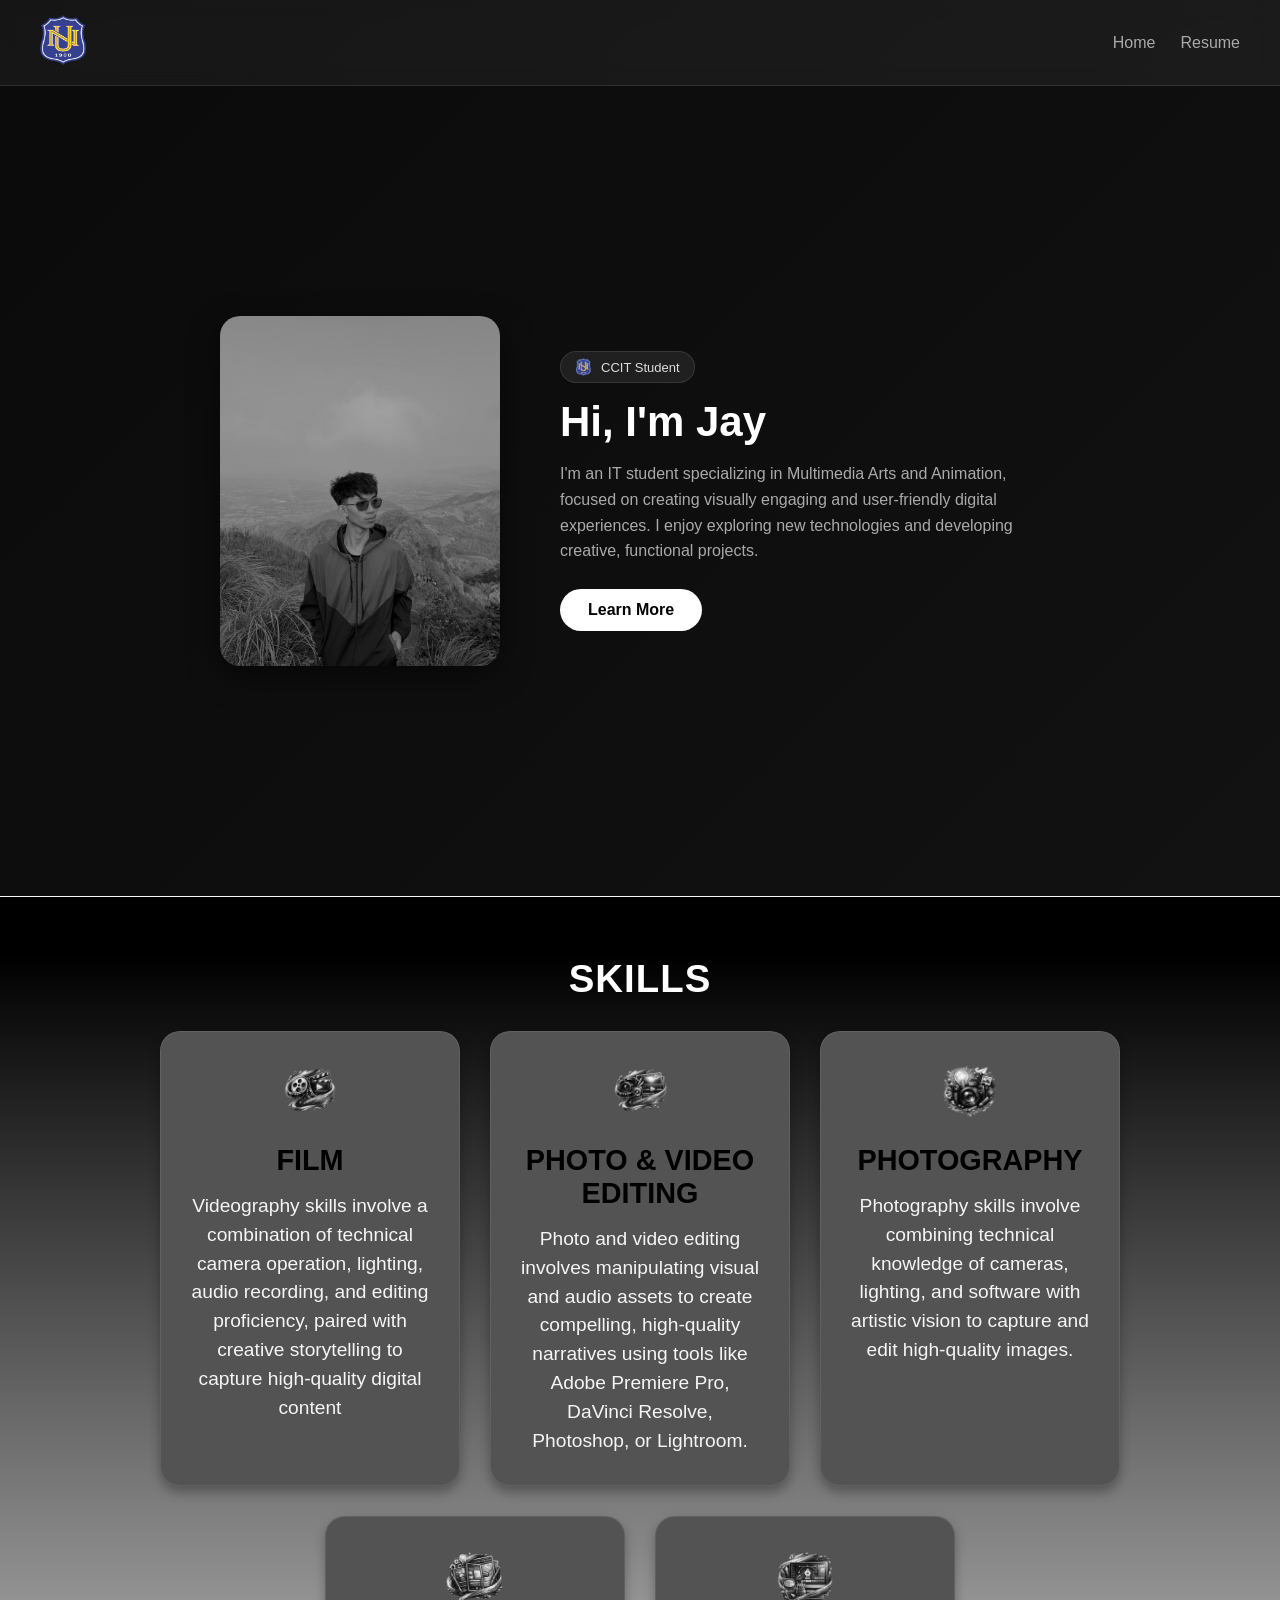
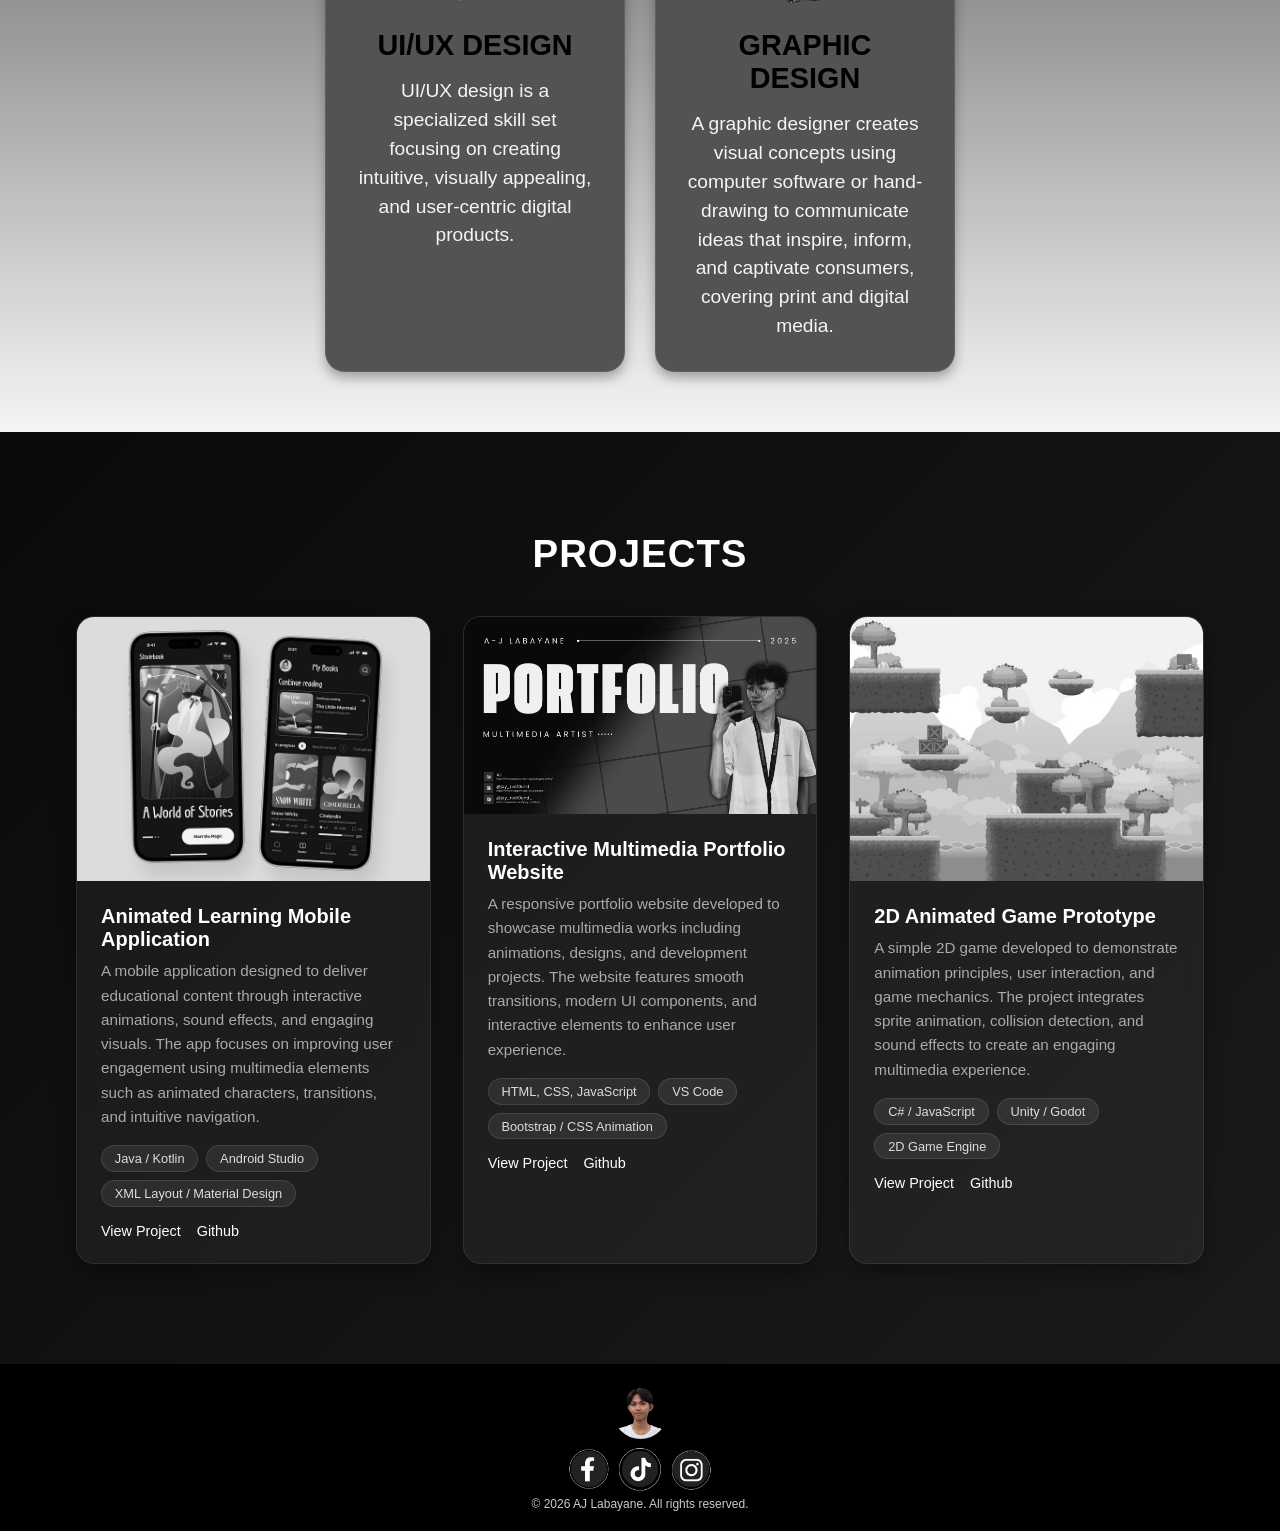
==== index.html @ a51fc16d "Initial commit" ====
<!DOCTYPE html>
<html lang="en">

<head>
<meta charset="UTF-8" />
<link rel="preconnect" href="https://fonts.googleapis.com">
<link rel="preconnect" href="https://fonts.gstatic.com" crossorigin>
<link href="https://fonts.googleapis.com/css2?family=Inter:ital,opsz,wght@0,14..32,100..900;1,14..32,100..900&display=swap" rel="stylesheet">
<meta name="viewport" content="width=device-width, initial-scale=1.0" />
<title>JAY</title>
<link rel="stylesheet" href="index.css">
</head>

<body>

<!-- Navbar -->
<div class="navbar">
  <div class="logo">
    <img src="NUlogo.png" alt="NU Logo" width="50" height="50" />
  </div>
  <ul>
    <li><a href="index.html">Home</a></li>
    <li><a href="resume.html">Resume</a></li>
  </ul>
</div>

<!-- Hero Section as Activity Highlight -->
<section id="home" class="hero">
  <div class="hero-img">
    <img src="aaa.jpeg" alt="Activity Photo" />
  </div>

  <div class="hero-text">
    <div class="badges">
      <!-- Add your badges here -->
      <span class="badge">
        <img src="NUlogo.png" alt="NUlogo" />
        CCIT Student
      </span>
    </div>

    <h1>Hi, I'm Jay</h1>
    <p>I'm an IT student specializing in Multimedia Arts and Animation, focused on creating visually engaging and user-friendly digital experiences. I enjoy exploring new technologies and developing creative, functional projects.</p>
    <a href="resume.html" class="btn">Learn More</a>
  </div>
</section>

<!-- Skills Section -->
<section id="skills" class="skills">
  <h2>SKILLS</h2>

  <div class="skills-container">

    <div class="skill-card">
      <img width="64" height="64" src="film.png" alt="flutter">
      <br>
      <h3>FILM</h3>
      <p>Videography skills involve a combination of technical camera operation, lighting, audio recording, and editing proficiency, paired with creative storytelling to capture high-quality digital content</p>
    </div>

    <div class="skill-card">
      <img width="64" height="64" src="photovid.png" alt="flutter">
      <br>
      <h3>PHOTO & VIDEO EDITING</h3>
      <p>Photo and video editing involves manipulating visual and audio assets to create compelling, high-quality narratives using tools like Adobe Premiere Pro, DaVinci Resolve, Photoshop, or Lightroom.</p>
    </div>

    <div class="skill-card">
      <img width="64" height="64" src="photo.png" alt="flutter">
      <br>
      <h3>PHOTOGRAPHY</h3>
      <p>Photography skills involve combining technical knowledge of cameras, lighting, and software with artistic vision to capture and edit high-quality images. </p>
    </div>

    <div class="skill-card">
      <img width="64" height="64" src="uiux.png" alt="flutter">
      <br>
      <h3>UI/UX DESIGN</h3>
      <p>UI/UX design is a specialized skill set focusing on creating intuitive, visually appealing, and user-centric digital products.</p>
    </div>

    <div class="skill-card">
      <img width="64" height="64" src="graphics.png" alt="flutter">
      <br>
      <h3>GRAPHIC DESIGN</h3>
      <p>A graphic designer creates visual concepts using computer software or hand-drawing to communicate ideas that inspire, inform, and captivate consumers, covering print and digital media.</p>
    </div>

  </div>
</section>

<!-- Project Section -->
<section id="projects" class="projects">
  <h2>PROJECTS</h2>

  <div class="projects-container">

    <!-- Project Card 1 -->
    <div class="project-card">
      <div class="project-image">
        <img src="project1.png" alt="Mobile App Development" />
      </div>

      <div class="project-content">
        <h3>Animated Learning Mobile Application</h3>
        <p>A mobile application designed to deliver educational content through interactive animations, sound effects, and engaging visuals. The app focuses on improving user engagement using multimedia elements such as animated characters, transitions, and intuitive navigation.</p>

        <div class="project-tags">
          <span>Java / Kotlin</span>
          <span>Android Studio</span>
          <span>XML Layout / Material Design</span>
        </div>

        <div class="project-links">
          <a href="#" class="project-link">View Project</a>
          <a href="#" class="project-link">Github</a>
        </div>
      </div>
    </div>

    <!-- Project Card 2 (YouTube Video) -->
<div class="project-card">
      <div class="project-image">
        <img src="proj2.png" alt="Mobile App Development" />
      </div>
      
      <div class="project-content">
        <h3>Interactive Multimedia Portfolio Website</h3>
        <p>A responsive portfolio website developed to showcase multimedia works including animations, designs, and development projects. The website features smooth transitions, modern UI components, and interactive elements to enhance user experience.</p>

        <div class="project-tags">
          <span>HTML, CSS, JavaScript</span>
          <span>VS Code</span>
          <span>Bootstrap / CSS Animation</span>
        </div>

        <div class="project-links">
          <a href="#" class="project-link">View Project</a>
          <a href="#" class="project-link">Github</a>
        </div>
      </div>
    </div>

    <!-- Project Card 3 -->
    <div class="project-card">
      <div class="project-image">
        <img src="proj3.jpg" alt="Mobile App Development" />
      </div>

      <div class="project-content">
        <h3>2D Animated Game Prototype</h3>
        <p>A simple 2D game developed to demonstrate animation principles, user interaction, and game mechanics. The project integrates sprite animation, collision detection, and sound effects to create an engaging multimedia experience.</p>

        <div class="project-tags">
          <span>C# / JavaScript</span>
          <span>Unity / Godot</span>
          <span>2D Game Engine</span>
        </div>

        <div class="project-links">
          <a href="#" class="project-link">View Project</a>
          <a href="#" class="project-link">Github</a>
        </div>
      </div>
    </div>
  </div>
</section>

<footer class="footer">
  <div class="footer-container">
    <div class="footer-logo">
      <img src="ID Pic.png" alt="AJ Labayane" width="50" />
    </div>

    <div class="footer-links">
      <a href="https://www.facebook.com/ajlabayane04/" target="_blank" class="social-link">
        <img src="fb.png" alt="Facebook" />
      </a>

      <a href="https://www.tiktok.com/@jay_notf0und_" target="_blank" class="social-link">
        <img src="tt.png" alt="Tiktok" />
      </a>

      <a href="https://www.instagram.com/j.lbyn_/" target="_blank" class="social-link">
        <img src="ig.png" alt="Instagram" />
      </a>
    </div>
  </div>
  <p class="footer-text">© 2026 AJ Labayane. All rights reserved.</p>
  <link rel="stylesheet" href="skills&footer.css">
</footer>


</body>
</html>
---- index.css ----
* {
  font-family: 'Segoe UI', sans-serif;
  margin: 0;
  padding: 0;
  box-sizing: border-box;
}

/* BODY */
body {
  color: #fff;
  min-height: 110vh;
  flex-direction: column;
  background: linear-gradient(135deg, #0a0a0a, #1a1a1a);
}

/* NAVBAR */
.navbar {
  position: sticky;
  top: 0;
  backdrop-filter: blur(10px);
  background: rgba(255,255,255,0.05);
  display: flex;
  justify-content: space-between;
  align-items: center;
  padding: 15px 40px;
  border-bottom: 1px solid rgba(255,255,255,0.1);
}

.navbar .logo {
  font-size: 1.2em;
  font-weight: bold;
  color: #fff;
  letter-spacing: 1px;
}

.navbar ul {
  list-style: none;
  display: flex;
  gap: 25px;
}

.navbar a {
  color: #aaa;
  text-decoration: none;
  transition: 0.3s;
}

.navbar a:hover {
  color: #fff;
}

/* Skills Section */
.skills {
  padding: 100px 60px;
  text-align: center;
  background: linear-gradient(135deg, #0a0a0a, #1a1a1a);
  border-top: 1px solid rgba(255,255,255,0.08);
  color: #fff;
}

.skills h2 {
  font-size: 32px;
  margin-bottom: 50px;
  letter-spacing: 1px;
  color: #fff;
}

/* GRID LAYOUT */
.skills-container {
  display: grid;
  grid-template-columns: repeat(auto-fit, minmax(220px, 1fr));
  gap: 25px;
  max-width: 1200px;
  margin: 0 auto;
}

/* CARD STYLE */
.skill-card {
  background: rgba(255,255,255,0.05);
  padding: 25px;
  border-radius: 18px;
  transition: 0.3s ease;
  border: 1px solid rgba(255,255,255,0.08);
  backdrop-filter: blur(8px);
  box-shadow: 0 8px 20px rgba(0,0,0,0.35);
}

.skill-card:hover {
  transform: translateY(-6px);
  background: rgba(255,255,255,0.08);
  box-shadow: 0 12px 28px rgba(0,0,0,0.45);
}

/* ICON */
.skill-card img {
  margin-bottom: 18px;
  width: 60px;
  height: 60px;
  object-fit: contain;
  filter: grayscale(100%);
  transition: 0.3s;
}

.skill-card:hover img {
  filter: grayscale(0%);
  transform: scale(1.08);
}

/* TITLE */
.skill-card h3 {
  font-size: 18px;
  margin-bottom: 8px;
  color: #fff;
}

/* DESCRIPTION */
.skill-card p {
  font-size: 14px;
  color: #aaa;
  line-height: 1.5;
}

/* MOBILE */
@media (max-width: 768px) {
  .skills {
    padding: 80px 20px;
  }

  .skills h2 {
    font-size: 26px;
  }
}

/* HERO */
.hero {
  flex: 1;
  display: flex;
  align-items: center;
  justify-content: center;
  padding: 80px 60px;
  gap: 60px;
  flex-wrap: wrap;
  min-height: 90vh; 
}

/* IMAGE */
.hero-img {
  display: flex;
  justify-content: center;
}

.hero-img img {
  width: 280px;
  height: 350px;
  border-radius: 20px;
  object-fit: cover;
  filter: grayscale(100%);
  transition: 0.4s;
  box-shadow: 0 10px 30px rgba(0,0,0,0.5);
}

.hero-img img:hover {
  filter: grayscale(0%);
  transform: scale(1.05);
}

/* TEXT */
.hero-text {
  max-width: 500px;
  animation: fadeUp 1s ease;
}

.hero-text h1 {
  font-size: 42px;
  margin-bottom: 15px;
  color: #fff;
}

.hero-text p {
  color: #aaa;
  line-height: 1.6;
  margin-bottom: 25px;
}

/* BADGE */
.badge {
  display: inline-flex;
  align-items: center;
  gap: 8px;
  background: rgba(255,255,255,0.08);
  color: #ddd;
  padding: 6px 14px;
  border-radius: 20px;
  font-size: 13px;
  margin-bottom: 15px;
  border: 1px solid rgba(255,255,255,0.1);
  transition: 0.3s;
}

.badge:hover {
  background: rgba(255,255,255,0.15);
}

.badge img {
  width: 18px;
  height: 18px;
  object-fit: contain;
}

/* BUTTON */
.btn {
  display: inline-block;
  padding: 12px 28px;
  border-radius: 30px;
  background: #fff;
  color: #000;
  font-weight: bold;
  text-decoration: none;
  transition: 0.3s;
}

.btn:hover {
  background: #ccc;
  transform: translateY(-3px);
  box-shadow: 0 5px 15px rgba(255,255,255,0.2);
}

/* ANIMATION */
@keyframes fadeUp {
  from {
    opacity: 0;
    transform: translateY(30px);
  }
  to {
    opacity: 1;
    transform: translateY(0);
  }
}

/* MOBILE */
@media (max-width: 78px) {
  .hero {
    padding: 40px 20px;
    text-align: center;
  }

  .hero-img img {
    width: 220px;
    height: 280px;
  }
}

html {
  scroll-behavior: smooth;
}

/* Project Section */
.projects {
  padding: 100px 60px;
  background: linear-gradient(135deg, #0a0a0a, #1a1a1a);
  color: #fff;
}

.projects h2 {
  font-size: 2.4em;
  margin-bottom: 40px;
  text-align: center;
  color: #fff;
  letter-spacing: 1px;
}

.projects-container {
  max-width: 1200px;
  margin: 0 auto;
  display: grid;
  grid-template-columns: repeat(auto-fit, minmax(300px, 1fr));
  gap: 2rem;
  padding: 0 1rem;
}

.project-card {
  background: rgba(255,255,255,0.05);
  border: 1px solid rgba(255,255,255,0.08);
  border-radius: 18px;
  overflow: hidden;
  box-shadow: 0 8px 20px rgba(0, 0, 0, 0.35);
  backdrop-filter: blur(8px);
  transition: transform 0.3s ease, box-shadow 0.3s ease, background 0.3s ease;
}

.project-card:hover {
  transform: translateY(-6px);
  background: rgba(255,255,255,0.08);
  box-shadow: 0 12px 28px rgba(0, 0, 0, 0.45);
}

.video-container {
  position: relative;
  width: 100%;
  padding-bottom: 56.25%;
  height: 0;
  overflow: hidden;
  background: #111;
}

.video-container iframe {
  position: absolute;
  top: 0;
  left: 0;
  width: 100%;
  height: 100%;
  border: none;
}

.project-image {
  width: 100%;
  overflow: hidden;
  background: #111;
}

.project-image img {
  width: 100%;
  height: auto;
  display: block;
  transition: transform 0.4s ease, filter 0.4s ease;
  filter: grayscale(100%);
}

.project-card:hover .project-image img {
  transform: scale(1.05);
  filter: grayscale(0%);
}

.project-content {
  padding: 1.5rem;
}

.project-content h3 {
  color: #fff;
  margin-bottom: 0.5rem;
  font-size: 1.25rem;
}

.project-content p {
  color: #aaa;
  font-size: 0.95rem;
  margin-bottom: 1rem;
  line-height: 1.6;
}

.project-tags {
  display: flex;
  flex-wrap: wrap;
  gap: 0.5rem;
  margin-bottom: 1rem;
}

.project-tags span {
  background: rgba(255,255,255,0.08);
  color: #ddd;
  padding: 0.3rem 0.8rem;
  border-radius: 20px;
  font-size: 0.8rem;
  border: 1px solid rgba(255,255,255,0.1);
}

.project-links {
  display: flex;
  gap: 1rem;
  flex-wrap: wrap;
}

.project-link {
  text-decoration: none;
  color: #fff;
  font-weight: 500;
  font-size: 0.9rem;
  transition: color 0.3s ease, transform 0.3s ease;
}

.project-link:hover {
  color: #bbb;
  transform: translateX(3px);
}

/* Mobile */
@media (max-width: 768px) {
  .projects {
    padding: 80px 20px;
  }

  .projects h2 {
    font-size: 2em;
  }
}

.footer {
    background-color: #000;
    color: #fff;
    padding: 20px 0;
    text-align: center;
}

.footer-container {
    display: flex;
    flex-direction: column;
    align-items: center;
    justify-content: center;
    gap: 12px;
}

.footer-logo img {
    width: 55px;
    height: 55px;
    border-radius: 50%;
    object-fit: cover;
    display: block;
}

.footer-links {
    display: flex;
    justify-content: center;
    align-items: center;
    gap: 15px;
}

.social-link {
    width: 36px;
    height: 36px;
    display: flex;
    align-items: center;
    justify-content: center;
    background-color: #222;
    border-radius: 50%;
    text-decoration: none;
}

.social-link img {
    width: 50px;
    height: 50px;
    object-fit: contain;
    display: block;
}

.footer-text {
    margin-top: 10px;
    font-size: 12px;
    opacity: 0.8;
}
---- skills&footer.css ----
/* Skills Section */
.skills {
  padding: 60px 40px;
  background: linear-gradient(to bottom, #000000 5%, #f5f5f5);
  min-height: 100vh; 
  display: flex;
  flex-direction: column;
  align-items: center; 
  justify-content: center; 
  color: white;
  box-sizing: border-box; 
}

.skills-container {
  display: flex;
  flex-wrap: wrap;
  gap: 30px;
  justify-content: center; 
  max-width: 1200px; 
  width: 100%;
}

.skills h2 {
  font-size: 2.4em;
  margin-bottom: 30px;
  color: #ffffff;
}

.skills-container {
  display: flex;
  flex-wrap: wrap;
  gap: 30px;
  justify-content: center;
}

.skill-card {
  background: #535354;
  padding: 30px;
  border-radius: 20px;
  width: 300px;
  box-shadow: 0 6px 12px rgba(0, 0, 0, 0.3);
  transition: transform 0.3s, box-shadow 0.3s;
}

.skill-card h3 {
  font-size: 1.8em;
  margin-bottom: 15px;
  color: #000000;
}

.skill-card p {
  font-size: 1.2em;
  color: whitesmoke;
}

.skill-card:hover {
  transform: translateY(-10px);
  box-shadow: 0 10px 20px rgba(0, 0, 0, 0.4);
}

/*footer*/

.footer {
    background-color: #000;
    color: #fff;
    padding: 20px 0;
    text-align: center;
}

.footer-container {
    display: flex;
    flex-direction: column;
    align-items: center;
    justify-content: center;
    gap: 12px;
}

.footer-logo img {
    width: 55px;
    height: 55px;
    border-radius: 50%;
    object-fit: cover;
    display: block;
}

.footer-links {
    display: flex;
    justify-content: center;
    align-items: center;
    gap: 15px;
}

.social-link {
    width: 36px;
    height: 36px;
    display: flex;
    align-items: center;
    justify-content: center;
    background-color: #222;
    border-radius: 50%;
    text-decoration: none;
}

.social-link img {
    width: 50px;
    height: 50px;
    object-fit: contain;
    display: block;
}

.footer-text {
    margin-top: 10px;
    font-size: 12px;
    opacity: 0.8;
}
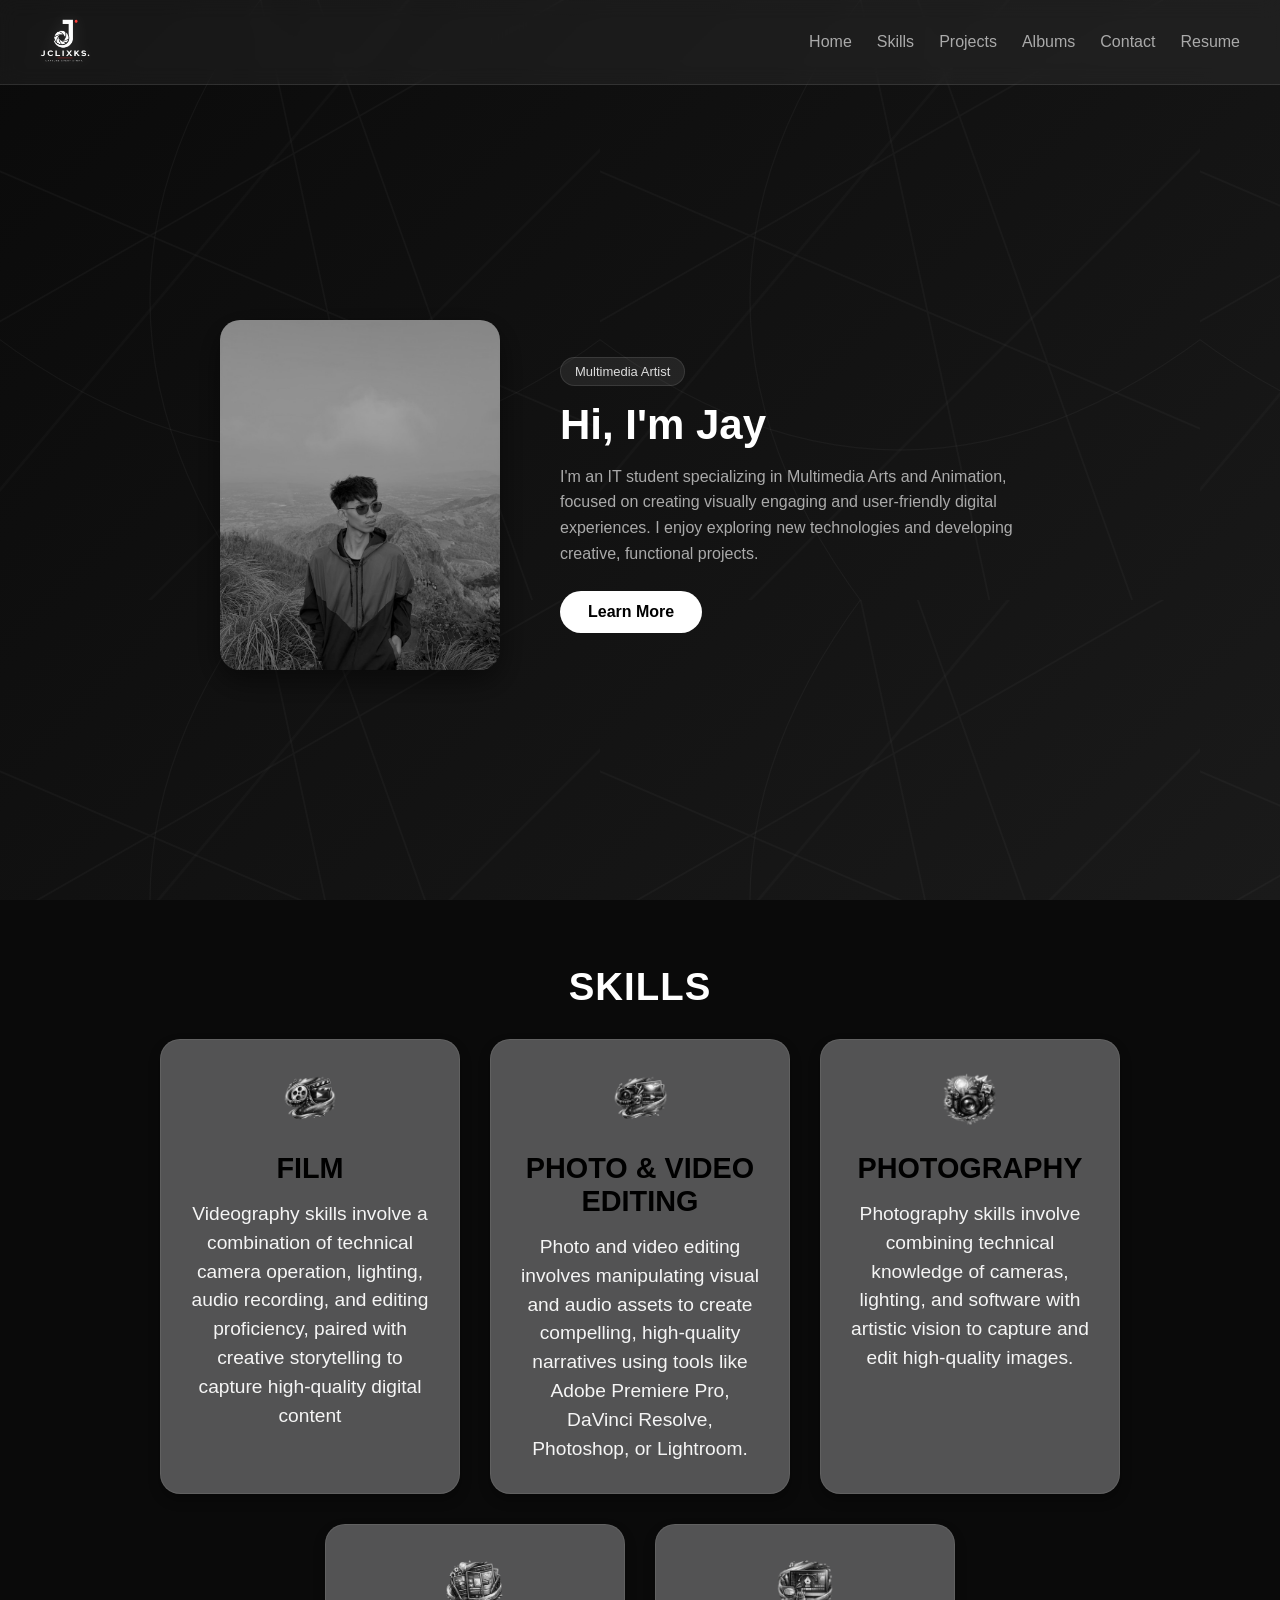
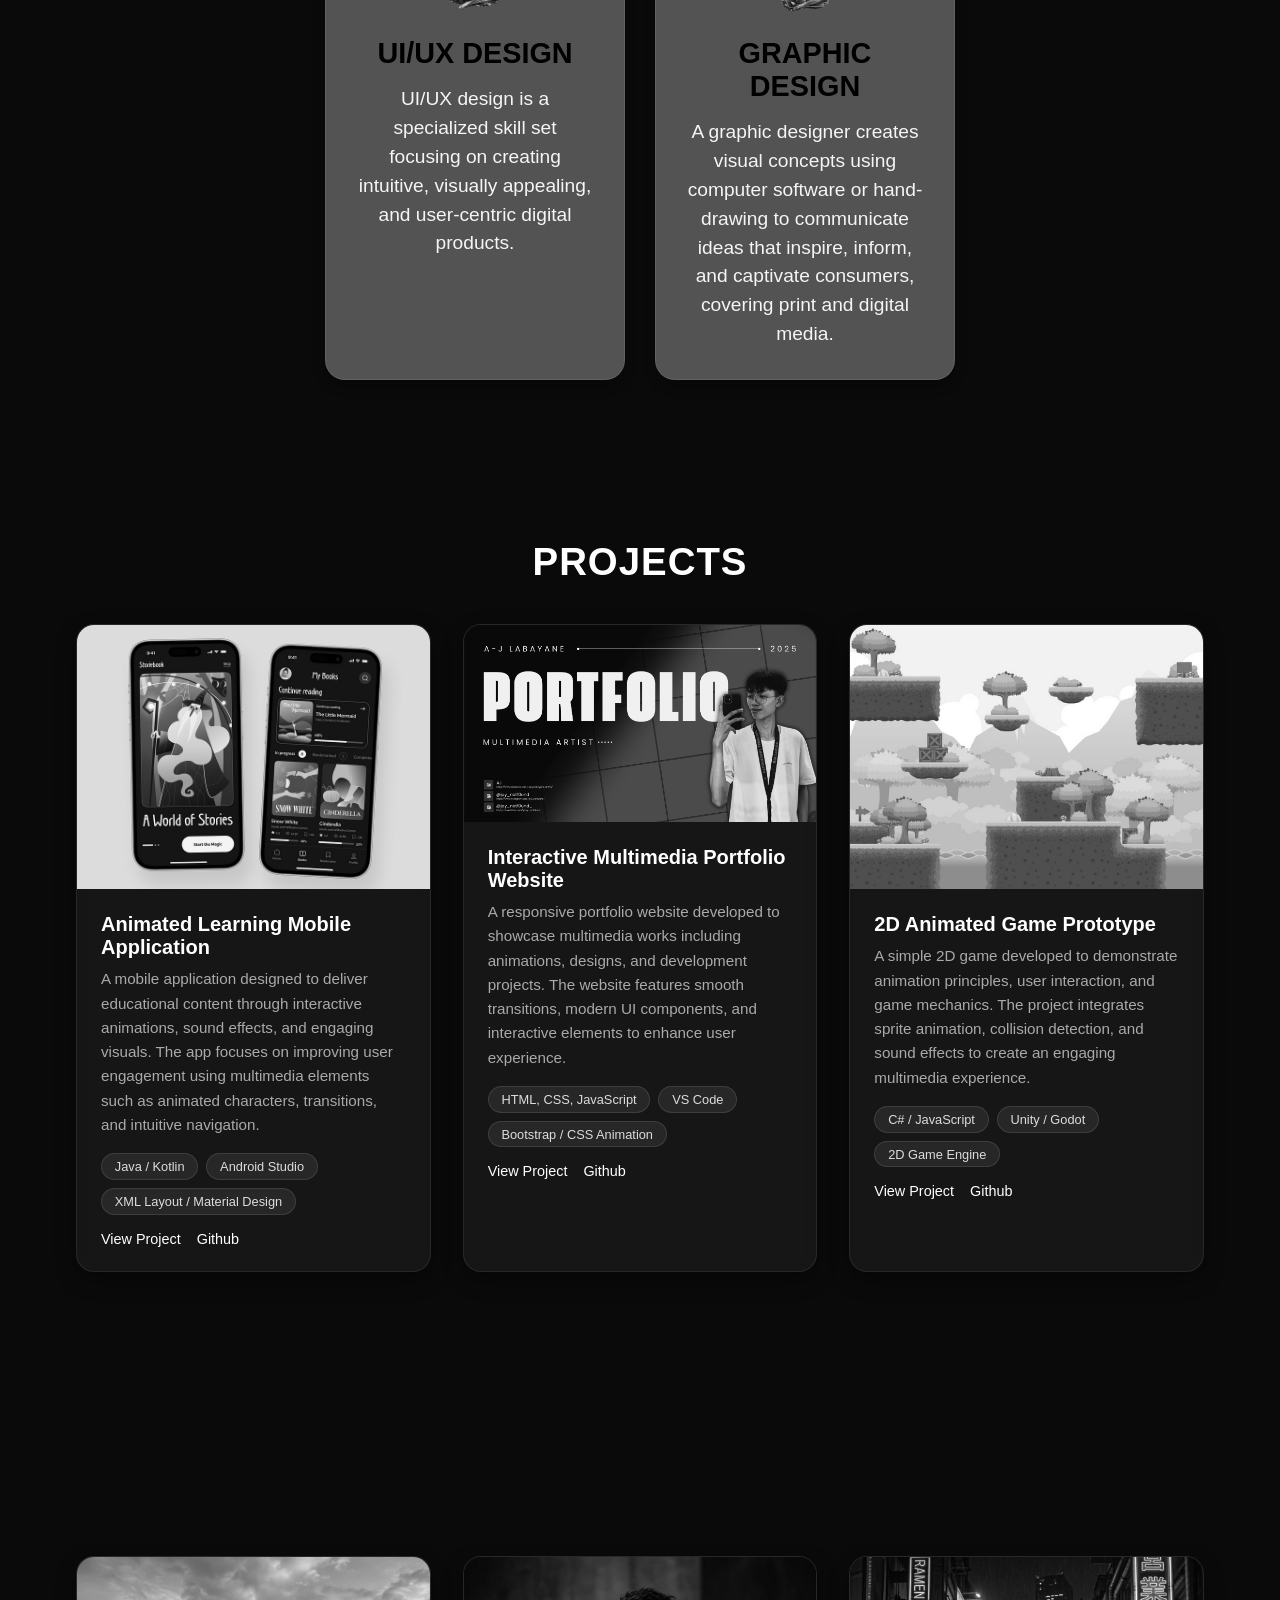
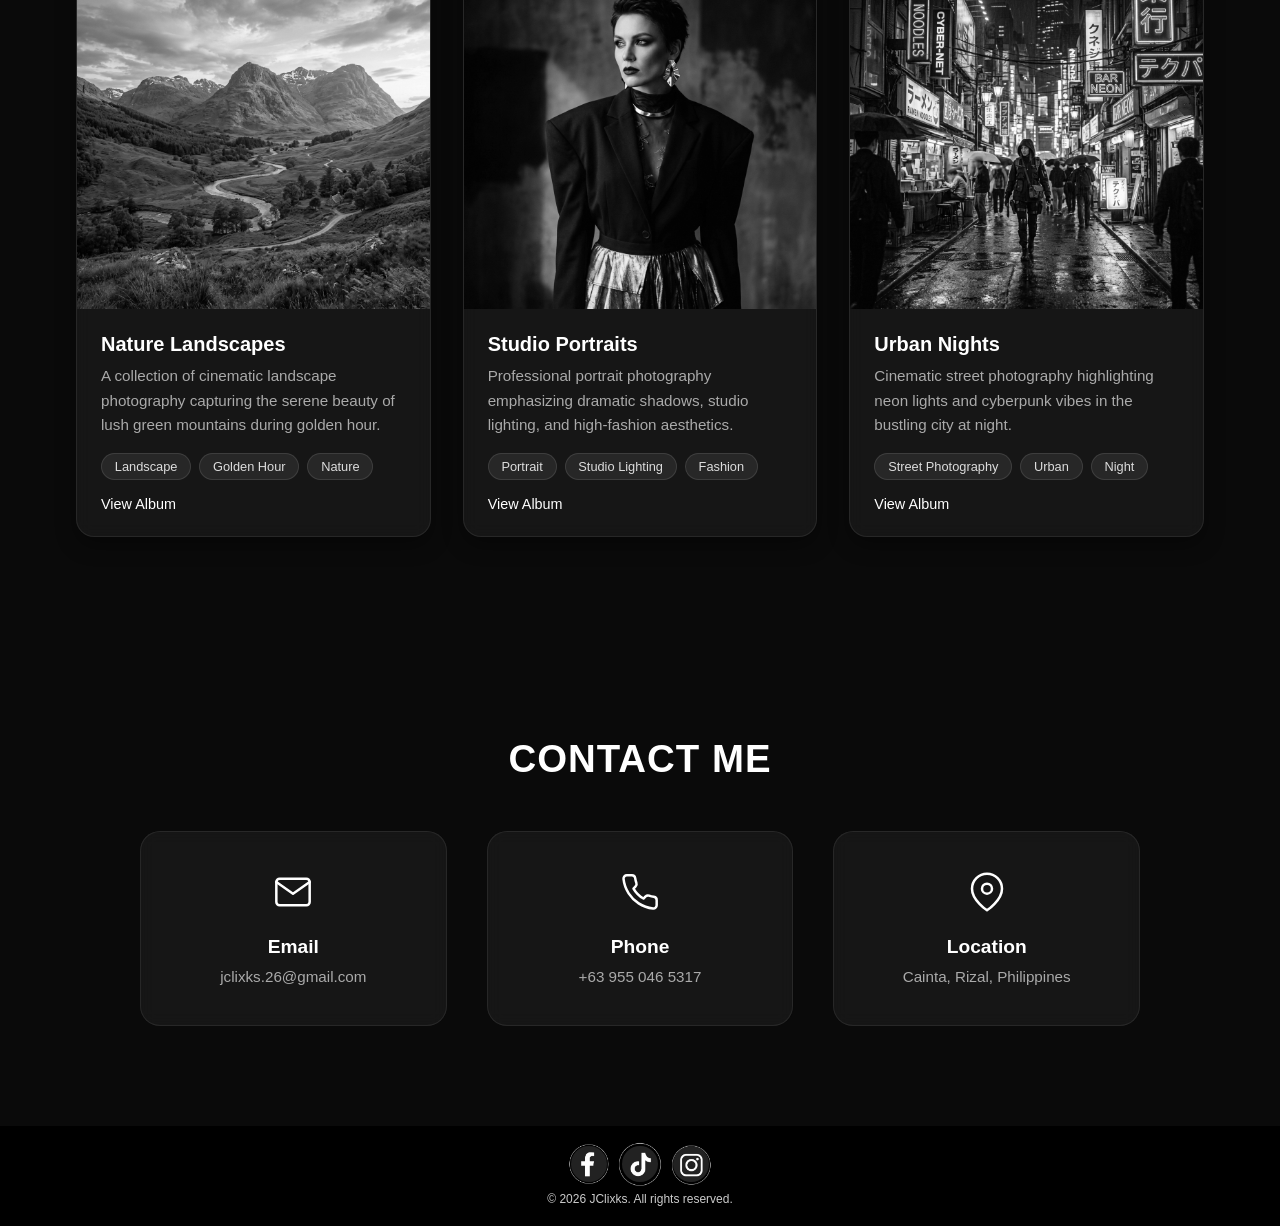
==== commit 257f6db9: "Enhance portfolio: bigger logo, responsive mobile navbar, artistic background, scroll animations" ====
--- a/index.html
+++ b/index.html
@@ -1,195 +1,351 @@
-  <!DOCTYPE html>
+<!DOCTYPE html>
 <html lang="en">
 
 <head>
-<meta charset="UTF-8" />
-<link rel="preconnect" href="https://fonts.googleapis.com">
-<link rel="preconnect" href="https://fonts.gstatic.com" crossorigin>
-<link href="https://fonts.googleapis.com/css2?family=Inter:ital,opsz,wght@0,14..32,100..900;1,14..32,100..900&display=swap" rel="stylesheet">
-<meta name="viewport" content="width=device-width, initial-scale=1.0" />
-<title>JAY</title>
-<link rel="stylesheet" href="index.css">
+  <meta charset="UTF-8" />
+  <link rel="preconnect" href="https://fonts.googleapis.com">
+  <link rel="preconnect" href="https://fonts.gstatic.com" crossorigin>
+  <link
+    href="https://fonts.googleapis.com/css2?family=Inter:ital,opsz,wght@0,14..32,100..900;1,14..32,100..900&display=swap"
+    rel="stylesheet">
+  <meta name="viewport" content="width=device-width, initial-scale=1.0" />
+  <title>JAY</title>
+  <link rel="stylesheet" href="index.css">
 </head>
 
 <body>
 
-<!-- Navbar -->
-<div class="navbar">
-  <div class="logo">
-    <img src="NUlogo.png" alt="NU Logo" width="50" height="50" />
+  <!-- Navbar -->
+  <div class="navbar">
+    <div class="logo">
+      <a href="#home">
+        <img src="JClixks.Official_Logo.png" alt="Logo" class="nav-logo-img" />
+      </a>
+    </div>
+    
+    <div class="hamburger" id="hamburger">
+      <span></span>
+      <span></span>
+      <span></span>
+    </div>
+
+    <ul class="nav-links" id="nav-links">
+      <li><a href="#home">Home</a></li>
+      <li><a href="#skills">Skills</a></li>
+      <li><a href="#projects">Projects</a></li>
+      <li><a href="#albums">Albums</a></li>
+      <li><a href="#contact">Contact</a></li>
+      <li><a href="resume.html">Resume</a></li>
+    </ul>
   </div>
-  <ul>
-    <li><a href="index.html">Home</a></li>
-    <li><a href="resume.html">Resume</a></li>
-  </ul>
-</div>
-
-<!-- Hero Section as Activity Highlight -->
-<section id="home" class="hero">
-  <div class="hero-img">
-    <img src="aaa.jpeg" alt="Activity Photo" />
-  </div>
-
-  <div class="hero-text">
-    <div class="badges">
-      <!-- Add your badges here -->
-      <span class="badge">
-        <img src="NUlogo.png" alt="NUlogo" />
-        CCIT Student
-      </span>
-    </div>
-
-    <h1>Hi, I'm Jay</h1>
-    <p>I'm an IT student specializing in Multimedia Arts and Animation, focused on creating visually engaging and user-friendly digital experiences. I enjoy exploring new technologies and developing creative, functional projects.</p>
-    <a href="resume.html" class="btn">Learn More</a>
-  </div>
-</section>
-
-<!-- Skills Section -->
-<section id="skills" class="skills">
-  <h2>SKILLS</h2>
-
-  <div class="skills-container">
-
-    <div class="skill-card">
-      <img width="64" height="64" src="film.png" alt="flutter">
-      <br>
-      <h3>FILM</h3>
-      <p>Videography skills involve a combination of technical camera operation, lighting, audio recording, and editing proficiency, paired with creative storytelling to capture high-quality digital content</p>
-    </div>
-
-    <div class="skill-card">
-      <img width="64" height="64" src="photovid.png" alt="flutter">
-      <br>
-      <h3>PHOTO & VIDEO EDITING</h3>
-      <p>Photo and video editing involves manipulating visual and audio assets to create compelling, high-quality narratives using tools like Adobe Premiere Pro, DaVinci Resolve, Photoshop, or Lightroom.</p>
-    </div>
-
-    <div class="skill-card">
-      <img width="64" height="64" src="photo.png" alt="flutter">
-      <br>
-      <h3>PHOTOGRAPHY</h3>
-      <p>Photography skills involve combining technical knowledge of cameras, lighting, and software with artistic vision to capture and edit high-quality images. </p>
-    </div>
-
-    <div class="skill-card">
-      <img width="64" height="64" src="uiux.png" alt="flutter">
-      <br>
-      <h3>UI/UX DESIGN</h3>
-      <p>UI/UX design is a specialized skill set focusing on creating intuitive, visually appealing, and user-centric digital products.</p>
-    </div>
-
-    <div class="skill-card">
-      <img width="64" height="64" src="graphics.png" alt="flutter">
-      <br>
-      <h3>GRAPHIC DESIGN</h3>
-      <p>A graphic designer creates visual concepts using computer software or hand-drawing to communicate ideas that inspire, inform, and captivate consumers, covering print and digital media.</p>
-    </div>
-
-  </div>
-</section>
-
-<!-- Project Section -->
-<section id="projects" class="projects">
-  <h2>PROJECTS</h2>
-
-  <div class="projects-container">
-
-    <!-- Project Card 1 -->
-    <div class="project-card">
-      <div class="project-image">
-        <img src="project1.png" alt="Mobile App Development" />
-      </div>
-
-      <div class="project-content">
-        <h3>Animated Learning Mobile Application</h3>
-        <p>A mobile application designed to deliver educational content through interactive animations, sound effects, and engaging visuals. The app focuses on improving user engagement using multimedia elements such as animated characters, transitions, and intuitive navigation.</p>
-
-        <div class="project-tags">
-          <span>Java / Kotlin</span>
-          <span>Android Studio</span>
-          <span>XML Layout / Material Design</span>
-        </div>
-
-        <div class="project-links">
-          <a href="#" class="project-link">View Project</a>
-          <a href="#" class="project-link">Github</a>
-        </div>
-      </div>
-    </div>
-
-    <!-- Project Card 2 (YouTube Video) -->
-<div class="project-card">
-      <div class="project-image">
-        <img src="proj2.png" alt="Mobile App Development" />
-      </div>
+
+  <!-- Hero Section as Activity Highlight -->
+  <section id="home" class="hero">
+    <div class="hero-img">
+      <img src="aaa.jpeg" alt="Activity Photo" />
+    </div>
+
+    <div class="hero-text">
+      <div class="badges">
+        <!-- Add your badges here -->
+        <span class="badge">
+          Multimedia Artist
+        </span>
+      </div>
+
+      <h1>Hi, I'm Jay</h1>
+      <p>I'm an IT student specializing in Multimedia Arts and Animation, focused on creating visually engaging and
+        user-friendly digital experiences. I enjoy exploring new technologies and developing creative, functional
+        projects.</p>
+      <a href="resume.html" class="btn">Learn More</a>
+    </div>
+  </section>
+
+  <!-- Skills Section -->
+  <section id="skills" class="skills">
+    <h2>SKILLS</h2>
+
+    <div class="skills-container">
+
+      <div class="skill-card">
+        <img width="60" height="60" src="film.png" alt="flutter">
+        <br>
+        <h3>FILM</h3>
+        <p>Videography skills involve a combination of technical camera operation, lighting, audio recording, and
+          editing proficiency, paired with creative storytelling to capture high-quality digital content</p>
+      </div>
+
+      <div class="skill-card">
+        <img width="60" height="60" src="photovid.png" alt="flutter">
+        <br>
+        <h3>PHOTO & VIDEO EDITING</h3>
+        <p>Photo and video editing involves manipulating visual and audio assets to create compelling, high-quality
+          narratives using tools like Adobe Premiere Pro, DaVinci Resolve, Photoshop, or Lightroom.</p>
+      </div>
+
+      <div class="skill-card">
+        <img width="60" height="60" src="photo.png" alt="flutter">
+        <br>
+        <h3>PHOTOGRAPHY</h3>
+        <p>Photography skills involve combining technical knowledge of cameras, lighting, and software with artistic
+          vision to capture and edit high-quality images. </p>
+      </div>
+
+      <div class="skill-card">
+        <img width="60" height="60 " src="uiux.png" alt="flutter">
+        <br>
+        <h3>UI/UX DESIGN</h3>
+        <p>UI/UX design is a specialized skill set focusing on creating intuitive, visually appealing, and user-centric
+          digital products.</p>
+      </div>
+
+      <div class="skill-card">
+        <img width="60" height="60" src="graphics.png" alt="flutter">
+        <br>
+        <h3>GRAPHIC DESIGN</h3>
+        <p>A graphic designer creates visual concepts using computer software or hand-drawing to communicate ideas that
+          inspire, inform, and captivate consumers, covering print and digital media.</p>
+      </div>
+
+    </div>
+  </section>
+
+  <!-- Project Section -->
+  <section id="projects" class="projects">
+    <h2>PROJECTS</h2>
+
+    <div class="projects-container">
+
+      <!-- Project Card 1 -->
+      <div class="project-card">
+        <div class="project-image">
+          <img src="project1.png" alt="Mobile App Development" />
+        </div>
+
+        <div class="project-content">
+          <h3>Animated Learning Mobile Application</h3>
+          <p>A mobile application designed to deliver educational content through interactive animations, sound effects,
+            and engaging visuals. The app focuses on improving user engagement using multimedia elements such as
+            animated characters, transitions, and intuitive navigation.</p>
+
+          <div class="project-tags">
+            <span>Java / Kotlin</span>
+            <span>Android Studio</span>
+            <span>XML Layout / Material Design</span>
+          </div>
+
+          <div class="project-links">
+            <a href="#" class="project-link">View Project</a>
+            <a href="#" class="project-link">Github</a>
+          </div>
+        </div>
+      </div>
+
+      <!-- Project Card 2 (YouTube Video) -->
+      <div class="project-card">
+        <div class="project-image">
+          <img src="proj2.png" alt="Mobile App Development" />
+        </div>
+
+        <div class="project-content">
+          <h3>Interactive Multimedia Portfolio Website</h3>
+          <p>A responsive portfolio website developed to showcase multimedia works including animations, designs, and
+            development projects. The website features smooth transitions, modern UI components, and interactive
+            elements to enhance user experience.</p>
+
+          <div class="project-tags">
+            <span>HTML, CSS, JavaScript</span>
+            <span>VS Code</span>
+            <span>Bootstrap / CSS Animation</span>
+          </div>
+
+          <div class="project-links">
+            <a href="#" class="project-link">View Project</a>
+            <a href="#" class="project-link">Github</a>
+          </div>
+        </div>
+      </div>
+
+      <!-- Project Card 3 -->
+      <div class="project-card">
+        <div class="project-image">
+          <img src="proj3.jpg" alt="Mobile App Development" />
+        </div>
+
+        <div class="project-content">
+          <h3>2D Animated Game Prototype</h3>
+          <p>A simple 2D game developed to demonstrate animation principles, user interaction, and game mechanics. The
+            project integrates sprite animation, collision detection, and sound effects to create an engaging multimedia
+            experience.</p>
+
+          <div class="project-tags">
+            <span>C# / JavaScript</span>
+            <span>Unity / Godot</span>
+            <span>2D Game Engine</span>
+          </div>
+
+          <div class="project-links">
+            <a href="#" class="project-link">View Project</a>
+            <a href="#" class="project-link">Github</a>
+          </div>
+        </div>
+      </div>
+    </div>
+  </section>
+
+  <!-- Photo Albums Section -->
+  <section id="albums" class="projects">
+    <h2>PHOTO ALBUMS</h2>
+    <div class="projects-container">
+      <div class="project-card">
+        <div class="project-image">
+          <img src="album_nature.png" alt="Nature Photography" />
+        </div>
+        <div class="project-content">
+          <h3>Nature Landscapes</h3>
+          <p>A collection of cinematic landscape photography capturing the serene beauty of lush green mountains during
+            golden hour.</p>
+          <div class="project-tags">
+            <span>Landscape</span>
+            <span>Golden Hour</span>
+            <span>Nature</span>
+          </div>
+          <div class="project-links">
+            <a href="#" class="project-link">View Album</a>
+          </div>
+        </div>
+      </div>
+
+      <div class="project-card">
+        <div class="project-image">
+          <img src="album_portrait.png" alt="Portrait Photography" />
+        </div>
+        <div class="project-content">
+          <h3>Studio Portraits</h3>
+          <p>Professional portrait photography emphasizing dramatic shadows, studio lighting, and high-fashion
+            aesthetics.</p>
+          <div class="project-tags">
+            <span>Portrait</span>
+            <span>Studio Lighting</span>
+            <span>Fashion</span>
+          </div>
+          <div class="project-links">
+            <a href="#" class="project-link">View Album</a>
+          </div>
+        </div>
+      </div>
+
+      <div class="project-card">
+        <div class="project-image">
+          <img src="album_urban.png" alt="Urban Street Photography" />
+        </div>
+        <div class="project-content">
+          <h3>Urban Nights</h3>
+          <p>Cinematic street photography highlighting neon lights and cyberpunk vibes in the bustling city at night.
+          </p>
+          <div class="project-tags">
+            <span>Street Photography</span>
+            <span>Urban</span>
+            <span>Night</span>
+          </div>
+          <div class="project-links">
+            <a href="#" class="project-link">View Album</a>
+          </div>
+        </div>
+      </div>
+    </div>
+  </section>
+
+  <!-- Contact Section -->
+  <section id="contact" class="contact">
+    <h2>CONTACT ME</h2>
+    <div class="contact-container">
+      <div class="contact-item">
+        <svg width="40" height="40" viewBox="0 0 24 24" fill="none" stroke="currentColor" stroke-width="1.5"
+          stroke-linecap="round" stroke-linejoin="round">
+          <path d="M4 4h16c1.1 0 2 .9 2 2v12c0 1.1-.9 2-2 2H4c-1.1 0-2-.9-2-2V6c0-1.1.9-2 2-2z"></path>
+          <polyline points="22,6 12,13 2,6"></polyline>
+        </svg>
+        <h3>Email</h3>
+        <p>jclixks.26@gmail.com</p>
+      </div>
+      <div class="contact-item">
+        <svg width="40" height="40" viewBox="0 0 24 24" fill="none" stroke="currentColor" stroke-width="1.5"
+          stroke-linecap="round" stroke-linejoin="round">
+          <path
+            d="M22 16.92v3a2 2 0 0 1-2.18 2 19.79 19.79 0 0 1-8.63-3.07 19.5 19.5 0 0 1-6-6 19.79 19.79 0 0 1-3.07-8.67A2 2 0 0 1 4.11 2h3a2 2 0 0 1 2 1.72 12.84 12.84 0 0 0 .7 2.81 2 2 0 0 1-.45 2.11L8.09 9.91a16 16 0 0 0 6 6l1.27-1.27a2 2 0 0 1 2.11-.45 12.84 12.84 0 0 0 2.81.7A2 2 0 0 1 22 16.92z">
+          </path>
+        </svg>
+        <h3>Phone</h3>
+        <p>+63 955 046 5317</p>
+      </div>
+      <div class="contact-item">
+        <svg width="40" height="40" viewBox="0 0 24 24" fill="none" stroke="currentColor" stroke-width="1.5"
+          stroke-linecap="round" stroke-linejoin="round">
+          <path d="M21 10c0 7-9 13-9 13s-9-6-9-13a9 9 0 0 1 18 0z"></path>
+          <circle cx="12" cy="10" r="3"></circle>
+        </svg>
+        <h3>Location</h3>
+        <p>Cainta, Rizal, Philippines</p>
+      </div>
+    </div>
+  </section>
+
+  <footer class="footer">
+    <div class="footer-container">
+
+      <div class="footer-links">
+        <a href="https://www.facebook.com/ajlabayane04/" target="_blank" class="social-link">
+          <img src="fb.png" alt="Facebook" />
+        </a>
+
+        <a href="https://www.tiktok.com/@jay_notf0und_" target="_blank" class="social-link">
+          <img src="tt.png" alt="Tiktok" />
+        </a>
+
+        <a href="https://www.instagram.com/j.lbyn_/" target="_blank" class="social-link">
+          <img src="ig.png" alt="Instagram" />
+        </a>
+      </div>
+    </div>
+    <p class="footer-text">© 2026 JClixks. All rights reserved.</p>
+    <link rel="stylesheet" href="skills&footer.css">
+  </footer>
+
+
+  <script>
+    document.addEventListener("DOMContentLoaded", function() {
+      const cards = document.querySelectorAll('.skill-card, .project-card, .contact-item, .skills h2, .projects h2, .contact h2, .hero-img, .hero-text');
+      cards.forEach(card => card.classList.add('reveal'));
+
+      const observer = new IntersectionObserver((entries) => {
+        entries.forEach(entry => {
+          if (entry.isIntersecting) {
+            entry.target.classList.add('active');
+          }
+        });
+      }, { threshold: 0.1 });
+
+      cards.forEach(card => observer.observe(card));
+
+      // Hamburger menu toggle
+      const hamburger = document.getElementById('hamburger');
+      const navLinks = document.getElementById('nav-links');
       
-      <div class="project-content">
-        <h3>Interactive Multimedia Portfolio Website</h3>
-        <p>A responsive portfolio website developed to showcase multimedia works including animations, designs, and development projects. The website features smooth transitions, modern UI components, and interactive elements to enhance user experience.</p>
-
-        <div class="project-tags">
-          <span>HTML, CSS, JavaScript</span>
-          <span>VS Code</span>
-          <span>Bootstrap / CSS Animation</span>
-        </div>
-
-        <div class="project-links">
-          <a href="#" class="project-link">View Project</a>
-          <a href="#" class="project-link">Github</a>
-        </div>
-      </div>
-    </div>
-
-    <!-- Project Card 3 -->
-    <div class="project-card">
-      <div class="project-image">
-        <img src="proj3.jpg" alt="Mobile App Development" />
-      </div>
-
-      <div class="project-content">
-        <h3>2D Animated Game Prototype</h3>
-        <p>A simple 2D game developed to demonstrate animation principles, user interaction, and game mechanics. The project integrates sprite animation, collision detection, and sound effects to create an engaging multimedia experience.</p>
-
-        <div class="project-tags">
-          <span>C# / JavaScript</span>
-          <span>Unity / Godot</span>
-          <span>2D Game Engine</span>
-        </div>
-
-        <div class="project-links">
-          <a href="#" class="project-link">View Project</a>
-          <a href="#" class="project-link">Github</a>
-        </div>
-      </div>
-    </div>
-  </div>
-</section>
-
-<footer class="footer">
-  <div class="footer-container">
-    <div class="footer-logo">
-      <img src="ID Pic.png" alt="AJ Labayane" width="50" />
-    </div>
-
-    <div class="footer-links">
-      <a href="https://www.facebook.com/ajlabayane04/" target="_blank" class="social-link">
-        <img src="fb.png" alt="Facebook" />
-      </a>
-
-      <a href="https://www.tiktok.com/@jay_notf0und_" target="_blank" class="social-link">
-        <img src="tt.png" alt="Tiktok" />
-      </a>
-
-      <a href="https://www.instagram.com/j.lbyn_/" target="_blank" class="social-link">
-        <img src="ig.png" alt="Instagram" />
-      </a>
-    </div>
-  </div>
-  <p class="footer-text">© 2026 AJ Labayane. All rights reserved.</p>
-  <link rel="stylesheet" href="skills&footer.css">
-</footer>
-
-
+      hamburger.addEventListener('click', () => {
+        navLinks.classList.toggle('active');
+        hamburger.classList.toggle('active');
+      });
+      
+      // Close mobile menu when clicking a link
+      document.querySelectorAll('.nav-links a').forEach(link => {
+        link.addEventListener('click', () => {
+          navLinks.classList.remove('active');
+          hamburger.classList.remove('active');
+        });
+      });
+    });
+  </script>
 </body>
+
 </html>
--- a/index.css
+++ b/index.css
@@ -10,13 +10,18 @@
   color: #fff;
   min-height: 110vh;
   flex-direction: column;
-  background: linear-gradient(135deg, #0a0a0a, #1a1a1a);
+  background-color: #0a0a0a;
+  background-image: 
+    url("data:image/svg+xml,%3Csvg width='600' height='600' viewBox='0 0 600 600' xmlns='http://www.w3.org/2000/svg'%3E%3Cg stroke='%23ffffff' fill='none'%3E%3Cpath d='M-50,150 L650,450 M250,-50 L400,650 M-50,350 L650,-50 M550,650 L300,-50' stroke-width='1.5' stroke-opacity='0.03' /%3E%3Cpath d='M100,650 L650,100 M-50,550 L450,-50' stroke-width='2.5' stroke-opacity='0.02' /%3E%3Cpath d='M-50,300 Q300,600 650,300 M300,-50 Q0,300 300,650' stroke-width='1' stroke-opacity='0.04' /%3E%3C/g%3E%3C/svg%3E"),
+    linear-gradient(135deg, #0a0a0a, #1a1a1a);
+  background-attachment: fixed;
 }
 
 /* NAVBAR */
 .navbar {
   position: sticky;
   top: 0;
+  z-index: 1000;
   backdrop-filter: blur(10px);
   background: rgba(255,255,255,0.05);
   display: flex;
@@ -27,13 +32,24 @@
 }
 
 .navbar .logo {
-  font-size: 1.2em;
-  font-weight: bold;
-  color: #fff;
-  letter-spacing: 1px;
-}
-
-.navbar ul {
+  display: flex;
+  align-items: center;
+}
+
+.nav-logo-img {
+  width: 50px;
+  height: 50px;
+  object-fit: contain;
+  transition: transform 0.3s ease, filter 0.3s ease;
+  filter: drop-shadow(0 2px 8px rgba(255, 255, 255, 0.15));
+}
+
+.nav-logo-img:hover {
+  transform: scale(1.05);
+  filter: drop-shadow(0 4px 12px rgba(255, 255, 255, 0.3));
+}
+
+.navbar .nav-links {
   list-style: none;
   display: flex;
   gap: 25px;
@@ -53,8 +69,7 @@
 .skills {
   padding: 100px 60px;
   text-align: center;
-  background: linear-gradient(135deg, #0a0a0a, #1a1a1a);
-  border-top: 1px solid rgba(255,255,255,0.08);
+  background: transparent;
   color: #fff;
 }
 
@@ -140,7 +155,7 @@
   padding: 80px 60px;
   gap: 60px;
   flex-wrap: wrap;
-  min-height: 90vh; 
+  min-height: calc(100vh - 80px); 
 }
 
 /* IMAGE */
@@ -257,7 +272,7 @@
 /* Project Section */
 .projects {
   padding: 100px 60px;
-  background: linear-gradient(135deg, #0a0a0a, #1a1a1a);
+  background: transparent;
   color: #fff;
 }
 
@@ -448,3 +463,128 @@
     opacity: 0.8;
 }
 
+/* Contact Section */
+.contact {
+  padding: 100px 60px;
+  background: transparent;
+  color: #fff;
+  text-align: center;
+}
+
+.contact h2 {
+  font-size: 2.4em;
+  margin-bottom: 50px;
+  color: #fff;
+  letter-spacing: 1px;
+}
+
+.contact-container {
+  display: flex;
+  justify-content: center;
+  gap: 40px;
+  flex-wrap: wrap;
+  max-width: 1000px;
+  margin: 0 auto;
+}
+
+.contact-item {
+  background: rgba(255,255,255,0.05);
+  padding: 40px 30px;
+  border-radius: 20px;
+  flex: 1;
+  min-width: 250px;
+  border: 1px solid rgba(255,255,255,0.08);
+  backdrop-filter: blur(8px);
+  transition: transform 0.3s ease, box-shadow 0.3s ease;
+}
+
+.contact-item:hover {
+  transform: translateY(-8px);
+  box-shadow: 0 12px 28px rgba(0,0,0,0.45);
+  background: rgba(255,255,255,0.08);
+}
+
+.contact-item svg {
+  margin-bottom: 20px;
+  color: #fff;
+  transition: transform 0.3s ease;
+}
+
+.contact-item:hover svg {
+  transform: scale(1.1);
+}
+
+.contact-item h3 {
+  font-size: 1.2rem;
+  margin-bottom: 10px;
+}
+
+.contact-item p {
+  color: #aaa;
+  font-size: 0.95rem;
+}
+
+/* Scroll Animations */
+.reveal {
+  opacity: 0;
+  transform: translateY(40px);
+  transition: all 0.6s ease-out;
+}
+
+.reveal.active {
+  opacity: 1;
+  transform: translateY(0);
+}
+
+/* Hamburger Menu styles */
+.hamburger {
+  display: none;
+  flex-direction: column;
+  cursor: pointer;
+  gap: 5px;
+  z-index: 1001;
+}
+
+.hamburger span {
+  width: 25px;
+  height: 3px;
+  background-color: #fff;
+  border-radius: 5px;
+  transition: all 0.3s ease;
+}
+
+@media (max-width: 768px) {
+  .hamburger {
+    display: flex;
+  }
+
+  .navbar .nav-links {
+    position: fixed;
+    top: 0;
+    right: -100%;
+    height: 100vh;
+    width: 250px;
+    background: rgba(10, 10, 10, 0.95);
+    backdrop-filter: blur(15px);
+    flex-direction: column;
+    align-items: center;
+    justify-content: center;
+    gap: 40px;
+    transition: right 0.4s ease;
+    border-left: 1px solid rgba(255, 255, 255, 0.1);
+  }
+
+  .navbar .nav-links.active {
+    right: 0;
+  }
+
+  .hamburger.active span:nth-child(1) {
+    transform: translateY(8px) rotate(45deg);
+  }
+  .hamburger.active span:nth-child(2) {
+    opacity: 0;
+  }
+  .hamburger.active span:nth-child(3) {
+    transform: translateY(-8px) rotate(-45deg);
+  }
+}
--- a/skills&footer.css
+++ b/skills&footer.css
@@ -1,7 +1,7 @@
 /* Skills Section */
 .skills {
   padding: 60px 40px;
-  background: linear-gradient(to bottom, #000000 5%, #f5f5f5);
+  background: transparent;
   min-height: 100vh; 
   display: flex;
   flex-direction: column;
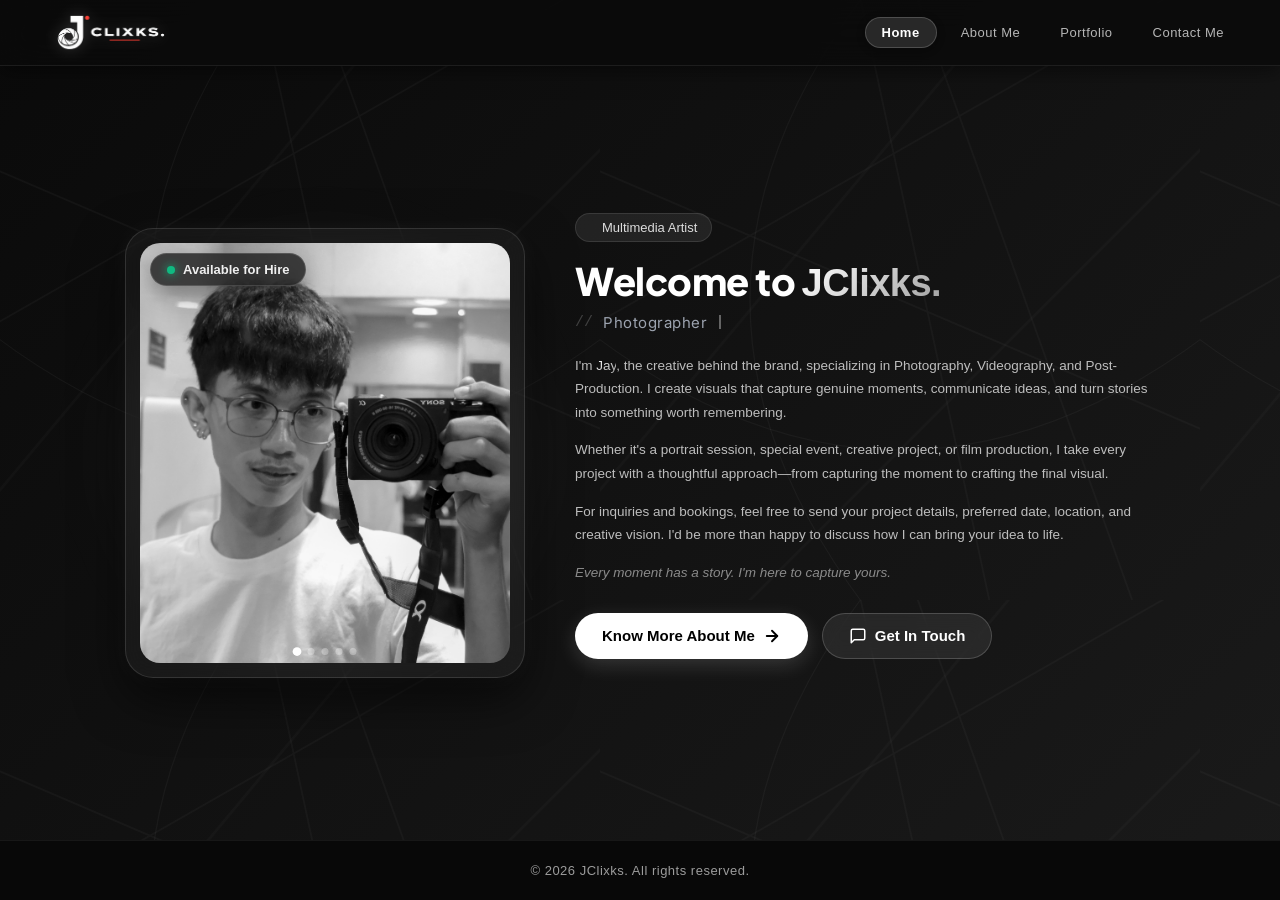
==== commit 967c48f2: "feat: major portfolio update - new branding, splash screen, contact, about, nav" ====
--- a/index.html
+++ b/index.html
@@ -6,316 +6,138 @@
   <link rel="preconnect" href="https://fonts.googleapis.com">
   <link rel="preconnect" href="https://fonts.gstatic.com" crossorigin>
   <link
-    href="https://fonts.googleapis.com/css2?family=Inter:ital,opsz,wght@0,14..32,100..900;1,14..32,100..900&display=swap"
+    href="https://fonts.googleapis.com/css2?family=Inter:ital,opsz,wght@0,14..32,100..900;1,14..32,100..900&family=Plus+Jakarta+Sans:wght@600;700;800&family=Outfit:wght@600;700;800&display=swap"
     rel="stylesheet">
   <meta name="viewport" content="width=device-width, initial-scale=1.0" />
-  <title>JAY</title>
+  <title>JClixks. - Portfolio</title>
   <link rel="stylesheet" href="index.css">
 </head>
 
-<body>
+<body class="landing-page">
 
   <!-- Navbar -->
-  <div class="navbar">
+  <nav class="navbar" id="mainNav">
     <div class="logo">
-      <a href="#home">
-        <img src="JClixks.Official_Logo.png" alt="Logo" class="nav-logo-img" />
+      <a href="index.html" class="logo-link">
+        <img src="oLogo.png" alt="JClixks Logo" class="nav-logo-img" />
       </a>
     </div>
-    
-    <div class="hamburger" id="hamburger">
+
+    <ul class="nav-links" id="nav-links">
+      <li><a href="index.html" class="active">Home</a></li>
+      <li><a href="about.html">About Me</a></li>
+      <li><a href="portfolio.html">Portfolio</a></li>
+      <li><a href="contact.html">Contact Me</a></li>
+    </ul>
+
+    <!-- Hamburger (mobile) -->
+    <div class="hamburger" id="hamburger" aria-label="Toggle navigation">
       <span></span>
       <span></span>
       <span></span>
     </div>
-
-    <ul class="nav-links" id="nav-links">
-      <li><a href="#home">Home</a></li>
-      <li><a href="#skills">Skills</a></li>
-      <li><a href="#projects">Projects</a></li>
-      <li><a href="#albums">Albums</a></li>
-      <li><a href="#contact">Contact</a></li>
-      <li><a href="resume.html">Resume</a></li>
-    </ul>
-  </div>
+  </nav>
 
   <!-- Hero Section as Activity Highlight -->
   <section id="home" class="hero">
-    <div class="hero-img">
-      <img src="aaa.jpeg" alt="Activity Photo" />
+    <div class="hero-img-container">
+      <div class="hero-img-aura"></div>
+      <div class="hero-img-card" id="heroCard">
+        <!-- Slideshow (5 images from MePic) -->
+        <div class="hero-slideshow" id="heroSlideshow">
+          <div class="hero-slide active">
+            <img src="MePic/Me1.JPG" alt="Photo 1" />
+          </div>
+          <div class="hero-slide">
+            <img src="MePic/Me2.JPEG" alt="Photo 2" />
+          </div>
+          <div class="hero-slide">
+            <img src="MePic/Me3.jpeg" alt="Photo 3" />
+          </div>
+          <div class="hero-slide">
+            <img src="MePic/Me4.jpeg" alt="Photo 4" />
+          </div>
+          <div class="hero-slide">
+            <img src="MePic/Me5.jpg" alt="Photo 5" />
+          </div>
+        </div>
+
+        <!-- Dot Indicators (5 Dots) -->
+        <div class="slideshow-dots" id="slideshowDots">
+          <span class="slide-dot active" data-index="0"></span>
+          <span class="slide-dot" data-index="1"></span>
+          <span class="slide-dot" data-index="2"></span>
+          <span class="slide-dot" data-index="3"></span>
+          <span class="slide-dot" data-index="4"></span>
+        </div>
+
+        <!-- Floating Glass Badges on Photo -->
+        <div class="floating-badge badge-top-left">
+          <span class="status-dot"></span>
+          <span>Available for Hire</span>
+        </div>
+
+      </div>
     </div>
 
     <div class="hero-text">
       <div class="badges">
-        <!-- Add your badges here -->
         <span class="badge">
-          Multimedia Artist
+          <span class="badge-icon"></span>Multimedia Artist
         </span>
       </div>
 
-      <h1>Hi, I'm Jay</h1>
-      <p>I'm an IT student specializing in Multimedia Arts and Animation, focused on creating visually engaging and
-        user-friendly digital experiences. I enjoy exploring new technologies and developing creative, functional
-        projects.</p>
-      <a href="resume.html" class="btn">Learn More</a>
+      <h1>Welcome to <span class="highlight-name">JClixks.</span></h1>
+      <div class="hero-role-line">
+        <span class="role-prefix">//</span>
+        <span class="typed-text" id="typedText"></span><span class="typing-cursor"></span>
+      </div>
+
+      <p class="hero-bio">I'm <span class="highlight-name">Jay</span>, the creative behind the brand, specializing in
+        Photography, Videography, and Post-Production. I create visuals that capture genuine moments, communicate ideas,
+        and turn stories into something worth remembering.</p>
+
+      <p class="hero-bio">Whether it's a portrait session, special event, creative project, or film production, I take
+        every project with a thoughtful approach—from capturing the moment to crafting the final visual.</p>
+
+      <p class="hero-bio">For inquiries and bookings, feel free to send your project details, preferred date, location,
+        and creative vision. I'd be more than happy to discuss how I can bring your idea to life.</p>
+
+      <p class="hero-bio hero-bio-closing">Every moment has a story. I'm here to capture yours.</p>
+
+      <!-- CTA Buttons -->
+      <div class="hero-cta">
+        <a href="about.html" class="btn btn-primary">
+          <span>Know More About Me</span>
+          <svg width="18" height="18" viewBox="0 0 24 24" fill="none" stroke="currentColor" stroke-width="2.5"
+            stroke-linecap="round" stroke-linejoin="round">
+            <line x1="5" y1="12" x2="19" y2="12"></line>
+            <polyline points="12 5 19 12 12 19"></polyline>
+          </svg>
+        </a>
+
+        <a href="contact.html" class="btn btn-secondary">
+          <svg width="18" height="18" viewBox="0 0 24 24" fill="none" stroke="currentColor" stroke-width="2"
+            stroke-linecap="round" stroke-linejoin="round">
+            <path d="M21 15a2 2 0 0 1-2 2H7l-4 4V5a2 2 0 0 1 2-2h14a2 2 0 0 1 2 2z"></path>
+          </svg>
+          <span>Get In Touch</span>
+        </a>
+      </div>
+
     </div>
   </section>
 
-  <!-- Skills Section -->
-  <section id="skills" class="skills">
-    <h2>SKILLS</h2>
-
-    <div class="skills-container">
-
-      <div class="skill-card">
-        <img width="60" height="60" src="film.png" alt="flutter">
-        <br>
-        <h3>FILM</h3>
-        <p>Videography skills involve a combination of technical camera operation, lighting, audio recording, and
-          editing proficiency, paired with creative storytelling to capture high-quality digital content</p>
-      </div>
-
-      <div class="skill-card">
-        <img width="60" height="60" src="photovid.png" alt="flutter">
-        <br>
-        <h3>PHOTO & VIDEO EDITING</h3>
-        <p>Photo and video editing involves manipulating visual and audio assets to create compelling, high-quality
-          narratives using tools like Adobe Premiere Pro, DaVinci Resolve, Photoshop, or Lightroom.</p>
-      </div>
-
-      <div class="skill-card">
-        <img width="60" height="60" src="photo.png" alt="flutter">
-        <br>
-        <h3>PHOTOGRAPHY</h3>
-        <p>Photography skills involve combining technical knowledge of cameras, lighting, and software with artistic
-          vision to capture and edit high-quality images. </p>
-      </div>
-
-      <div class="skill-card">
-        <img width="60" height="60 " src="uiux.png" alt="flutter">
-        <br>
-        <h3>UI/UX DESIGN</h3>
-        <p>UI/UX design is a specialized skill set focusing on creating intuitive, visually appealing, and user-centric
-          digital products.</p>
-      </div>
-
-      <div class="skill-card">
-        <img width="60" height="60" src="graphics.png" alt="flutter">
-        <br>
-        <h3>GRAPHIC DESIGN</h3>
-        <p>A graphic designer creates visual concepts using computer software or hand-drawing to communicate ideas that
-          inspire, inform, and captivate consumers, covering print and digital media.</p>
-      </div>
-
-    </div>
-  </section>
-
-  <!-- Project Section -->
-  <section id="projects" class="projects">
-    <h2>PROJECTS</h2>
-
-    <div class="projects-container">
-
-      <!-- Project Card 1 -->
-      <div class="project-card">
-        <div class="project-image">
-          <img src="project1.png" alt="Mobile App Development" />
-        </div>
-
-        <div class="project-content">
-          <h3>Animated Learning Mobile Application</h3>
-          <p>A mobile application designed to deliver educational content through interactive animations, sound effects,
-            and engaging visuals. The app focuses on improving user engagement using multimedia elements such as
-            animated characters, transitions, and intuitive navigation.</p>
-
-          <div class="project-tags">
-            <span>Java / Kotlin</span>
-            <span>Android Studio</span>
-            <span>XML Layout / Material Design</span>
-          </div>
-
-          <div class="project-links">
-            <a href="#" class="project-link">View Project</a>
-            <a href="#" class="project-link">Github</a>
-          </div>
-        </div>
-      </div>
-
-      <!-- Project Card 2 (YouTube Video) -->
-      <div class="project-card">
-        <div class="project-image">
-          <img src="proj2.png" alt="Mobile App Development" />
-        </div>
-
-        <div class="project-content">
-          <h3>Interactive Multimedia Portfolio Website</h3>
-          <p>A responsive portfolio website developed to showcase multimedia works including animations, designs, and
-            development projects. The website features smooth transitions, modern UI components, and interactive
-            elements to enhance user experience.</p>
-
-          <div class="project-tags">
-            <span>HTML, CSS, JavaScript</span>
-            <span>VS Code</span>
-            <span>Bootstrap / CSS Animation</span>
-          </div>
-
-          <div class="project-links">
-            <a href="#" class="project-link">View Project</a>
-            <a href="#" class="project-link">Github</a>
-          </div>
-        </div>
-      </div>
-
-      <!-- Project Card 3 -->
-      <div class="project-card">
-        <div class="project-image">
-          <img src="proj3.jpg" alt="Mobile App Development" />
-        </div>
-
-        <div class="project-content">
-          <h3>2D Animated Game Prototype</h3>
-          <p>A simple 2D game developed to demonstrate animation principles, user interaction, and game mechanics. The
-            project integrates sprite animation, collision detection, and sound effects to create an engaging multimedia
-            experience.</p>
-
-          <div class="project-tags">
-            <span>C# / JavaScript</span>
-            <span>Unity / Godot</span>
-            <span>2D Game Engine</span>
-          </div>
-
-          <div class="project-links">
-            <a href="#" class="project-link">View Project</a>
-            <a href="#" class="project-link">Github</a>
-          </div>
-        </div>
-      </div>
-    </div>
-  </section>
-
-  <!-- Photo Albums Section -->
-  <section id="albums" class="projects">
-    <h2>PHOTO ALBUMS</h2>
-    <div class="projects-container">
-      <div class="project-card">
-        <div class="project-image">
-          <img src="album_nature.png" alt="Nature Photography" />
-        </div>
-        <div class="project-content">
-          <h3>Nature Landscapes</h3>
-          <p>A collection of cinematic landscape photography capturing the serene beauty of lush green mountains during
-            golden hour.</p>
-          <div class="project-tags">
-            <span>Landscape</span>
-            <span>Golden Hour</span>
-            <span>Nature</span>
-          </div>
-          <div class="project-links">
-            <a href="#" class="project-link">View Album</a>
-          </div>
-        </div>
-      </div>
-
-      <div class="project-card">
-        <div class="project-image">
-          <img src="album_portrait.png" alt="Portrait Photography" />
-        </div>
-        <div class="project-content">
-          <h3>Studio Portraits</h3>
-          <p>Professional portrait photography emphasizing dramatic shadows, studio lighting, and high-fashion
-            aesthetics.</p>
-          <div class="project-tags">
-            <span>Portrait</span>
-            <span>Studio Lighting</span>
-            <span>Fashion</span>
-          </div>
-          <div class="project-links">
-            <a href="#" class="project-link">View Album</a>
-          </div>
-        </div>
-      </div>
-
-      <div class="project-card">
-        <div class="project-image">
-          <img src="album_urban.png" alt="Urban Street Photography" />
-        </div>
-        <div class="project-content">
-          <h3>Urban Nights</h3>
-          <p>Cinematic street photography highlighting neon lights and cyberpunk vibes in the bustling city at night.
-          </p>
-          <div class="project-tags">
-            <span>Street Photography</span>
-            <span>Urban</span>
-            <span>Night</span>
-          </div>
-          <div class="project-links">
-            <a href="#" class="project-link">View Album</a>
-          </div>
-        </div>
-      </div>
-    </div>
-  </section>
-
-  <!-- Contact Section -->
-  <section id="contact" class="contact">
-    <h2>CONTACT ME</h2>
-    <div class="contact-container">
-      <div class="contact-item">
-        <svg width="40" height="40" viewBox="0 0 24 24" fill="none" stroke="currentColor" stroke-width="1.5"
-          stroke-linecap="round" stroke-linejoin="round">
-          <path d="M4 4h16c1.1 0 2 .9 2 2v12c0 1.1-.9 2-2 2H4c-1.1 0-2-.9-2-2V6c0-1.1.9-2 2-2z"></path>
-          <polyline points="22,6 12,13 2,6"></polyline>
-        </svg>
-        <h3>Email</h3>
-        <p>jclixks.26@gmail.com</p>
-      </div>
-      <div class="contact-item">
-        <svg width="40" height="40" viewBox="0 0 24 24" fill="none" stroke="currentColor" stroke-width="1.5"
-          stroke-linecap="round" stroke-linejoin="round">
-          <path
-            d="M22 16.92v3a2 2 0 0 1-2.18 2 19.79 19.79 0 0 1-8.63-3.07 19.5 19.5 0 0 1-6-6 19.79 19.79 0 0 1-3.07-8.67A2 2 0 0 1 4.11 2h3a2 2 0 0 1 2 1.72 12.84 12.84 0 0 0 .7 2.81 2 2 0 0 1-.45 2.11L8.09 9.91a16 16 0 0 0 6 6l1.27-1.27a2 2 0 0 1 2.11-.45 12.84 12.84 0 0 0 2.81.7A2 2 0 0 1 22 16.92z">
-          </path>
-        </svg>
-        <h3>Phone</h3>
-        <p>+63 955 046 5317</p>
-      </div>
-      <div class="contact-item">
-        <svg width="40" height="40" viewBox="0 0 24 24" fill="none" stroke="currentColor" stroke-width="1.5"
-          stroke-linecap="round" stroke-linejoin="round">
-          <path d="M21 10c0 7-9 13-9 13s-9-6-9-13a9 9 0 0 1 18 0z"></path>
-          <circle cx="12" cy="10" r="3"></circle>
-        </svg>
-        <h3>Location</h3>
-        <p>Cainta, Rizal, Philippines</p>
-      </div>
-    </div>
-  </section>
-
+  <!-- Footer -->
   <footer class="footer">
     <div class="footer-container">
-
-      <div class="footer-links">
-        <a href="https://www.facebook.com/ajlabayane04/" target="_blank" class="social-link">
-          <img src="fb.png" alt="Facebook" />
-        </a>
-
-        <a href="https://www.tiktok.com/@jay_notf0und_" target="_blank" class="social-link">
-          <img src="tt.png" alt="Tiktok" />
-        </a>
-
-        <a href="https://www.instagram.com/j.lbyn_/" target="_blank" class="social-link">
-          <img src="ig.png" alt="Instagram" />
-        </a>
-      </div>
-    </div>
-    <p class="footer-text">© 2026 JClixks. All rights reserved.</p>
-    <link rel="stylesheet" href="skills&footer.css">
+      <p class="footer-text">© 2026 JClixks. All rights reserved.</p>
+    </div>
   </footer>
 
-
   <script>
-    document.addEventListener("DOMContentLoaded", function() {
-      const cards = document.querySelectorAll('.skill-card, .project-card, .contact-item, .skills h2, .projects h2, .contact h2, .hero-img, .hero-text');
+    document.addEventListener("DOMContentLoaded", function () {
+      const cards = document.querySelectorAll('.hero-img-card, .hero-text');
       cards.forEach(card => card.classList.add('reveal'));
 
       const observer = new IntersectionObserver((entries) => {
@@ -331,19 +153,95 @@
       // Hamburger menu toggle
       const hamburger = document.getElementById('hamburger');
       const navLinks = document.getElementById('nav-links');
-      
-      hamburger.addEventListener('click', () => {
-        navLinks.classList.toggle('active');
-        hamburger.classList.toggle('active');
+
+      if (hamburger && navLinks) {
+        hamburger.addEventListener('click', () => {
+          hamburger.classList.toggle('active');
+          navLinks.classList.toggle('active');
+        });
+
+        document.querySelectorAll('.nav-links a').forEach(link => {
+          link.addEventListener('click', () => {
+            hamburger.classList.remove('active');
+            navLinks.classList.remove('active');
+          });
+        });
+      }
+
+      // Dynamic Typewriter Effect for Hero Subtitle
+      const typedTextSpan = document.getElementById('typedText');
+      const roles = ["Photographer", "Videographer", "Content Creator", "Photo, Video & Film Editor"];
+      let roleIndex = 0;
+      let charIndex = 0;
+      let isDeleting = false;
+
+      function type() {
+        if (!typedTextSpan) return;
+        const currentRole = roles[roleIndex];
+
+        if (isDeleting) {
+          typedTextSpan.textContent = currentRole.substring(0, charIndex - 1);
+          charIndex--;
+        } else {
+          typedTextSpan.textContent = currentRole.substring(0, charIndex + 1);
+          charIndex++;
+        }
+
+        let typeSpeed = isDeleting ? 40 : 80;
+
+        if (!isDeleting && charIndex === currentRole.length) {
+          typeSpeed = 2000; // Pause at full word
+          isDeleting = true;
+        } else if (isDeleting && charIndex === 0) {
+          isDeleting = false;
+          roleIndex = (roleIndex + 1) % roles.length;
+          typeSpeed = 400; // Pause before typing next word
+        }
+
+        setTimeout(type, typeSpeed);
+      }
+      setTimeout(type, 500);
+
+      // Auto Slideshow
+      const slides = document.querySelectorAll('.hero-slide');
+      const dots = document.querySelectorAll('.slide-dot');
+      let currentSlide = 0;
+
+      function goToSlide(index) {
+        if (!slides.length) return;
+        slides[currentSlide].classList.remove('active');
+        dots[currentSlide].classList.remove('active');
+        currentSlide = index % slides.length;
+        slides[currentSlide].classList.add('active');
+        dots[currentSlide].classList.add('active');
+      }
+
+      dots.forEach(dot => {
+        dot.addEventListener('click', () => {
+          goToSlide(parseInt(dot.getAttribute('data-index')));
+        });
       });
-      
-      // Close mobile menu when clicking a link
-      document.querySelectorAll('.nav-links a').forEach(link => {
-        link.addEventListener('click', () => {
-          navLinks.classList.remove('active');
-          hamburger.classList.remove('active');
-        });
-      });
+
+      setInterval(() => goToSlide(currentSlide + 1), 3500);
+
+      // Interactive 3D Card Tilt Effect
+      const heroCard = document.getElementById('heroCard');
+      if (heroCard && window.innerWidth > 768) {
+        heroCard.addEventListener('mousemove', (e) => {
+          const rect = heroCard.getBoundingClientRect();
+          const x = e.clientX - rect.left - rect.width / 2;
+          const y = e.clientY - rect.top - rect.height / 2;
+
+          const rotateX = (-y / rect.height) * 14;
+          const rotateY = (x / rect.width) * 14;
+
+          heroCard.style.transform = `perspective(1000px) rotateX(${rotateX}deg) rotateY(${rotateY}deg) scale3d(1.02, 1.02, 1.02)`;
+        });
+
+        heroCard.addEventListener('mouseleave', () => {
+          heroCard.style.transform = 'perspective(1000px) rotateX(0deg) rotateY(0deg) scale3d(1, 1, 1)';
+        });
+      }
     });
   </script>
 </body>
--- a/index.css
+++ b/index.css
@@ -11,7 +11,7 @@
   min-height: 110vh;
   flex-direction: column;
   background-color: #0a0a0a;
-  background-image: 
+  background-image:
     url("data:image/svg+xml,%3Csvg width='600' height='600' viewBox='0 0 600 600' xmlns='http://www.w3.org/2000/svg'%3E%3Cg stroke='%23ffffff' fill='none'%3E%3Cpath d='M-50,150 L650,450 M250,-50 L400,650 M-50,350 L650,-50 M550,650 L300,-50' stroke-width='1.5' stroke-opacity='0.03' /%3E%3Cpath d='M100,650 L650,100 M-50,550 L450,-50' stroke-width='2.5' stroke-opacity='0.02' /%3E%3Cpath d='M-50,300 Q300,600 650,300 M300,-50 Q0,300 300,650' stroke-width='1' stroke-opacity='0.04' /%3E%3C/g%3E%3C/svg%3E"),
     linear-gradient(135deg, #0a0a0a, #1a1a1a);
   background-attachment: fixed;
@@ -22,47 +22,93 @@
   position: sticky;
   top: 0;
   z-index: 1000;
-  backdrop-filter: blur(10px);
-  background: rgba(255,255,255,0.05);
+  backdrop-filter: blur(16px);
+  -webkit-backdrop-filter: blur(16px);
+  background: rgba(10, 10, 10, 0.82);
   display: flex;
   justify-content: space-between;
   align-items: center;
-  padding: 15px 40px;
-  border-bottom: 1px solid rgba(255,255,255,0.1);
-}
-
-.navbar .logo {
-  display: flex;
-  align-items: center;
+  padding: 0 40px;
+  height: 66px;
+  border-bottom: 1px solid rgba(255, 255, 255, 0.08);
+  box-shadow: 0 4px 20px rgba(0, 0, 0, 0.5);
+  transition: all 0.3s ease;
+}
+
+/* Logo Block */
+.logo {
+  display: flex;
+  align-items: center;
+}
+
+.logo-link {
+  display: flex;
+  align-items: center;
+  gap: 10px;
+  text-decoration: none;
 }
 
 .nav-logo-img {
-  width: 50px;
-  height: 50px;
+  height: 38px;
+  width: auto;
+  max-width: 170px;
   object-fit: contain;
-  transition: transform 0.3s ease, filter 0.3s ease;
-  filter: drop-shadow(0 2px 8px rgba(255, 255, 255, 0.15));
-}
-
-.nav-logo-img:hover {
-  transform: scale(1.05);
-  filter: drop-shadow(0 4px 12px rgba(255, 255, 255, 0.3));
-}
-
-.navbar .nav-links {
+  display: block;
+  flex-shrink: 0;
+  transition: transform 0.3s cubic-bezier(0.34, 1.56, 0.64, 1), filter 0.3s ease;
+  filter: drop-shadow(0 0 8px rgba(255, 255, 255, 0.2));
+}
+
+.logo-link:hover .nav-logo-img {
+  transform: scale(1.08) rotate(-3deg);
+  filter: drop-shadow(0 0 12px rgba(255, 255, 255, 0.5));
+}
+
+.nav-logo-text {
+  font-family: 'Plus Jakarta Sans', 'Outfit', sans-serif;
+  font-size: 16px;
+  font-weight: 800;
+  color: #ffffff;
+  letter-spacing: 0.5px;
+  transition: text-shadow 0.3s ease, opacity 0.3s ease;
+}
+
+.logo-link:hover .nav-logo-text {
+  text-shadow: 0 0 12px rgba(255, 255, 255, 0.6);
+}
+
+/* Nav links list */
+.nav-links {
   list-style: none;
   display: flex;
-  gap: 25px;
+  gap: 8px;
+  align-items: center;
 }
 
 .navbar a {
-  color: #aaa;
+  color: rgba(255, 255, 255, 0.7);
   text-decoration: none;
-  transition: 0.3s;
+  font-size: 13px;
+  font-weight: 500;
+  letter-spacing: 0.5px;
+  padding: 7px 16px;
+  border-radius: 20px;
+  position: relative;
+  transition: all 0.25s ease;
+  display: inline-block;
 }
 
 .navbar a:hover {
-  color: #fff;
+  color: #ffffff;
+  background: rgba(255, 255, 255, 0.08);
+}
+
+.navbar a.active {
+  color: #ffffff;
+  background: rgba(255, 255, 255, 0.12);
+  border: 1px solid rgba(255, 255, 255, 0.18);
+  font-weight: 600;
+  box-shadow: 0 2px 10px rgba(0, 0, 0, 0.2);
 }
 
 /* Skills Section */
@@ -91,19 +137,23 @@
 
 /* CARD STYLE */
 .skill-card {
-  background: rgba(255,255,255,0.05);
-  padding: 25px;
-  border-radius: 18px;
-  transition: 0.3s ease;
-  border: 1px solid rgba(255,255,255,0.08);
-  backdrop-filter: blur(8px);
-  box-shadow: 0 8px 20px rgba(0,0,0,0.35);
+  background: rgba(255, 255, 255, 0.04);
+  padding: 28px 24px;
+  border-radius: 20px;
+  transition: all 0.35s cubic-bezier(0.16, 1, 0.3, 1);
+  border: 1px solid rgba(255, 255, 255, 0.09);
+  backdrop-filter: blur(12px);
+  -webkit-backdrop-filter: blur(12px);
+  box-shadow: 0 8px 24px rgba(0, 0, 0, 0.35);
+  position: relative;
+  overflow: hidden;
 }
 
 .skill-card:hover {
-  transform: translateY(-6px);
-  background: rgba(255,255,255,0.08);
-  box-shadow: 0 12px 28px rgba(0,0,0,0.45);
+  transform: translateY(-8px) scale(1.02);
+  background: rgba(255, 255, 255, 0.08);
+  border-color: rgba(255, 255, 255, 0.25);
+  box-shadow: 0 16px 36px rgba(0, 0, 0, 0.6), 0 0 25px rgba(255, 255, 255, 0.08);
 }
 
 /* ICON */
@@ -113,12 +163,12 @@
   height: 60px;
   object-fit: contain;
   filter: grayscale(100%);
-  transition: 0.3s;
+  transition: transform 0.4s cubic-bezier(0.34, 1.56, 0.64, 1), filter 0.4s ease;
 }
 
 .skill-card:hover img {
-  filter: grayscale(0%);
-  transform: scale(1.08);
+  filter: grayscale(0%) drop-shadow(0 0 12px rgba(255, 255, 255, 0.4));
+  transform: scale(1.12) rotate(-3deg);
 }
 
 /* TITLE */
@@ -126,6 +176,12 @@
   font-size: 18px;
   margin-bottom: 8px;
   color: #fff;
+  transition: color 0.3s ease, text-shadow 0.3s ease;
+}
+
+.skill-card:hover h3 {
+  color: #ffffff;
+  text-shadow: 0 0 10px rgba(255, 255, 255, 0.5);
 }
 
 /* DESCRIPTION */
@@ -146,98 +202,552 @@
   }
 }
 
-/* HERO */
+/* HERO SECTION */
 .hero {
   flex: 1;
   display: flex;
   align-items: center;
   justify-content: center;
-  padding: 80px 60px;
-  gap: 60px;
+  padding: 30px 40px;
+  gap: 50px;
   flex-wrap: wrap;
-  min-height: calc(100vh - 80px); 
-}
-
-/* IMAGE */
-.hero-img {
-  display: flex;
+  min-height: calc(100vh - 120px);
+  position: relative;
+  overflow: hidden;
+}
+
+/* LANDING PAGE SPECIFIC FIX */
+body.landing-page {
+  height: 100vh;
+  min-height: 100vh;
+  overflow: hidden;
+  display: flex;
+  flex-direction: column;
+}
+
+body.landing-page .hero {
+  flex: 1;
+  min-height: 0;
+  padding: 16px 40px;
+}
+
+body.landing-page .footer {
+  flex-shrink: 0;
+}
+
+body.landing-page .hero-img-container {
+  max-width: 400px;
+}
+
+body.landing-page .hero-img-card {
+  max-width: 400px;
+}
+
+body.landing-page .hero-slideshow {
+  height: 420px;
+}
+
+body.landing-page .hero-bio {
+  font-size: 13.5px;
+  line-height: 1.75;
+  margin-bottom: 14px;
+  color: rgba(255, 255, 255, 0.72);
+}
+
+body.landing-page .hero-bio:last-of-type {
+  margin-bottom: 0;
+}
+
+body.landing-page .hero-bio-closing {
+  font-style: italic;
+  color: rgba(255, 255, 255, 0.5);
+  margin-top: 4px;
+}
+
+body.landing-page h1 {
+  font-size: 38px;
+}
+
+/* CONTACT PAGE SPECIFIC FIX - NO SCROLL & PINNED FOOTER */
+body.contact-page {
+  height: 100vh;
+  min-height: 100vh;
+  overflow: hidden;
+  display: flex;
+  flex-direction: column;
+}
+
+body.contact-page .contact {
+  flex: 1;
+  min-height: 0;
+  padding: 20px 40px;
+  display: flex;
+  flex-direction: column;
   justify-content: center;
-}
-
-.hero-img img {
-  width: 280px;
-  height: 350px;
+  align-items: center;
+}
+
+body.contact-page .contact h2 {
+  font-size: 2rem;
+  margin-bottom: 25px;
+}
+
+body.contact-page .contact-container {
+  gap: 20px;
+  max-width: 1100px;
+}
+
+body.contact-page .contact-item {
+  padding: 24px 20px;
+  min-width: 200px;
+}
+
+body.contact-page .contact-item > svg {
+  margin-bottom: 12px;
+  width: 34px;
+  height: 34px;
+}
+
+body.contact-page .contact-item h3 {
+  font-size: 1.08rem;
+  margin-bottom: 6px;
+}
+
+body.contact-page .contact-item p {
+  font-size: 0.9rem;
+}
+
+body.contact-page .footer {
+  flex-shrink: 0;
+}
+
+@media (max-width: 850px) {
+  body.contact-page {
+    height: auto;
+    min-height: 100vh;
+    overflow-y: auto;
+  }
+
+  body.contact-page .contact {
+    padding: 30px 20px;
+  }
+}
+
+/* HERO IMAGE CONTAINER & CARD */
+.hero-img-container {
+  position: relative;
+  display: flex;
+  justify-content: center;
+  align-items: center;
+  perspective: 1000px;
+  flex: 0 0 auto;
+  width: 100%;
+  max-width: 480px;
+}
+
+.hero-img-aura {
+  position: absolute;
+  width: 110%;
+  height: 110%;
+  background: radial-gradient(circle, rgba(255, 255, 255, 0.15) 0%, rgba(255, 255, 255, 0) 70%);
+  filter: blur(40px);
+  z-index: 0;
+  pointer-events: none;
+  animation: pulseGlow 6s ease-in-out infinite alternate;
+}
+
+@keyframes pulseGlow {
+  0% {
+    transform: scale(0.95);
+    opacity: 0.5;
+  }
+
+  100% {
+    transform: scale(1.1);
+    opacity: 0.8;
+  }
+}
+
+.hero-img-card {
+  position: relative;
+  z-index: 1;
+  width: 100%;
+  max-width: 480px;
+  background: rgba(255, 255, 255, 0.04);
+  border: 1px solid rgba(255, 255, 255, 0.12);
+  border-radius: 28px;
+  padding: 14px;
+  backdrop-filter: blur(16px);
+  box-shadow: 0 20px 50px rgba(0, 0, 0, 0.6), 0 0 20px rgba(255, 255, 255, 0.05);
+  transition: transform 0.2s cubic-bezier(0.2, 0, 0.2, 1), box-shadow 0.3s ease;
+  transform-style: preserve-3d;
+}
+
+.hero-img-card:hover {
+  box-shadow: 0 25px 60px rgba(0, 0, 0, 0.7), 0 0 30px rgba(255, 255, 255, 0.1);
+}
+
+/* Slideshow */
+.hero-slideshow {
+  width: 100%;
+  height: 520px;
   border-radius: 20px;
+  overflow: hidden;
+  position: relative;
+}
+
+.hero-slide {
+  position: absolute;
+  inset: 0;
+  opacity: 0;
+  transition: opacity 0.8s ease;
+  pointer-events: none;
+}
+
+.hero-slide.active {
+  opacity: 1;
+  pointer-events: auto;
+}
+
+.hero-slide img {
+  width: 100%;
+  height: 100%;
   object-fit: cover;
+  object-position: center top;
+  display: block;
   filter: grayscale(100%);
-  transition: 0.4s;
-  box-shadow: 0 10px 30px rgba(0,0,0,0.5);
-}
-
-.hero-img img:hover {
+  transition: filter 0.5s ease, transform 0.5s ease;
+}
+
+.hero-img-card:hover .hero-slide img {
   filter: grayscale(0%);
-  transform: scale(1.05);
-}
-
-/* TEXT */
+  transform: scale(1.03);
+}
+
+/* Dot Indicators */
+.slideshow-dots {
+  position: absolute;
+  bottom: 22px;
+  left: 50%;
+  transform: translateX(-50%);
+  display: flex;
+  gap: 7px;
+  z-index: 10;
+}
+
+.slide-dot {
+  width: 7px;
+  height: 7px;
+  border-radius: 50%;
+  background: rgba(255, 255, 255, 0.3);
+  cursor: pointer;
+  transition: background 0.3s ease, transform 0.3s ease;
+}
+
+.slide-dot.active {
+  background: #ffffff;
+  transform: scale(1.25);
+}
+
+/* Floating Glass Badges */
+.floating-badge {
+  position: absolute;
+  z-index: 5;
+  background: rgba(15, 15, 15, 0.75);
+  border: 1px solid rgba(255, 255, 255, 0.15);
+  backdrop-filter: blur(12px);
+  padding: 8px 16px;
+  border-radius: 20px;
+  display: flex;
+  align-items: center;
+  gap: 8px;
+  font-size: 13px;
+  font-weight: 600;
+  box-shadow: 0 10px 25px rgba(0, 0, 0, 0.4);
+  transition: transform 0.3s ease;
+}
+
+.badge-top-left {
+  top: 24px;
+  left: 24px;
+  color: #efefef;
+}
+
+.status-dot {
+  width: 8px;
+  height: 8px;
+  background-color: #10b981;
+  border-radius: 50%;
+  box-shadow: 0 0 10px #10b981;
+  animation: blinkDot 2s infinite;
+}
+
+@keyframes blinkDot {
+
+  0%,
+  100% {
+    opacity: 1;
+    transform: scale(1);
+  }
+
+  50% {
+    opacity: 0.4;
+    transform: scale(0.85);
+  }
+}
+
+.badge-bottom-right {
+  bottom: 24px;
+  right: 24px;
+  flex-direction: column;
+  align-items: flex-start;
+  gap: 2px;
+  padding: 10px 18px;
+  background: rgba(15, 15, 15, 0.85);
+}
+
+.badge-bottom-right .stat-number {
+  font-size: 18px;
+  font-weight: 800;
+  color: #fff;
+  line-height: 1.1;
+}
+
+.badge-bottom-right .stat-label {
+  font-size: 11px;
+  color: #aaa;
+  font-weight: 500;
+}
+
+.hero-img-card:hover .floating-badge {
+  transform: translateY(-4px);
+}
+
+/* HERO TEXT */
 .hero-text {
-  max-width: 500px;
+  max-width: 580px;
   animation: fadeUp 1s ease;
 }
 
-.hero-text h1 {
-  font-size: 42px;
-  margin-bottom: 15px;
-  color: #fff;
-}
-
-.hero-text p {
-  color: #aaa;
-  line-height: 1.6;
-  margin-bottom: 25px;
-}
-
-/* BADGE */
 .badge {
   display: inline-flex;
   align-items: center;
   gap: 8px;
-  background: rgba(255,255,255,0.08);
+  background: rgba(255, 255, 255, 0.08);
   color: #ddd;
   padding: 6px 14px;
   border-radius: 20px;
   font-size: 13px;
   margin-bottom: 15px;
-  border: 1px solid rgba(255,255,255,0.1);
+  border: 1px solid rgba(255, 255, 255, 0.1);
   transition: 0.3s;
 }
 
 .badge:hover {
-  background: rgba(255,255,255,0.15);
-}
-
-.badge img {
-  width: 18px;
-  height: 18px;
-  object-fit: contain;
-}
-
-/* BUTTON */
+  background: rgba(255, 255, 255, 0.15);
+}
+
+.badge-icon {
+  margin-right: 4px;
+}
+
+.hero-text h1 {
+  font-size: 48px;
+  font-weight: 800;
+  letter-spacing: -0.5px;
+  margin-bottom: 8px;
+  color: #fff;
+  font-family: 'Plus Jakarta Sans', sans-serif;
+}
+
+.highlight-name {
+  background: linear-gradient(135deg, #ffffff 0%, #a1a1a1 100%);
+  -webkit-background-clip: text;
+  -webkit-text-fill-color: transparent;
+}
+
+.hero-role-line {
+  display: flex;
+  align-items: center;
+  gap: 10px;
+  margin-bottom: 22px;
+}
+
+.role-prefix {
+  color: rgba(255, 255, 255, 0.2);
+  font-family: 'Courier New', monospace;
+  font-size: 15px;
+  user-select: none;
+}
+
+.typed-text {
+  color: #9ca3af;
+  font-size: 15px;
+  font-weight: 400;
+  font-family: 'Inter', 'Segoe UI', sans-serif;
+  letter-spacing: 0.5px;
+}
+
+.typing-cursor {
+  display: inline-block;
+  width: 1.5px;
+  height: 14px;
+  background-color: rgba(255, 255, 255, 0.35);
+  margin-left: 2px;
+  vertical-align: middle;
+  animation: blink 0.9s infinite;
+}
+
+@keyframes blink {
+
+  0%,
+  100% {
+    opacity: 1;
+  }
+
+  50% {
+    opacity: 0;
+  }
+}
+
+.hero-bio {
+  color: #9ca3af;
+  font-size: 16px;
+  line-height: 1.7;
+  margin-bottom: 24px;
+}
+
+/* INTERACTIVE SKILL PILLS */
+.hero-pills {
+  display: flex;
+  flex-wrap: wrap;
+  align-items: center;
+  gap: 8px;
+  margin-bottom: 30px;
+}
+
+.pill-label {
+  font-size: 13px;
+  color: #6b7280;
+  font-weight: 600;
+  margin-right: 4px;
+}
+
+.hero-pill {
+  background: rgba(255, 255, 255, 0.06);
+  border: 1px solid rgba(255, 255, 255, 0.12);
+  color: #d1d5db;
+  padding: 6px 14px;
+  border-radius: 20px;
+  font-size: 13px;
+  font-weight: 500;
+  cursor: pointer;
+  transition: all 0.25s ease;
+}
+
+.hero-pill:hover,
+.hero-pill.active {
+  background: #ffffff;
+  color: #000000;
+  border-color: #ffffff;
+  transform: translateY(-2px);
+  box-shadow: 0 4px 12px rgba(255, 255, 255, 0.2);
+}
+
+/* BUTTONS GROUP */
+.hero-cta {
+  display: flex;
+  flex-wrap: wrap;
+  gap: 14px;
+  margin-top: 28px;
+  margin-bottom: 35px;
+}
+
 .btn {
-  display: inline-block;
-  padding: 12px 28px;
+  display: inline-flex;
+  align-items: center;
+  justify-content: center;
+  gap: 8px;
+  padding: 13px 26px;
   border-radius: 30px;
-  background: #fff;
-  color: #000;
-  font-weight: bold;
+  font-size: 15px;
+  font-weight: 700;
   text-decoration: none;
-  transition: 0.3s;
-}
-
-.btn:hover {
-  background: #ccc;
+  transition: all 0.3s cubic-bezier(0.16, 1, 0.3, 1);
+  cursor: pointer;
+  border: 1px solid transparent;
+}
+
+.btn-primary {
+  background: #ffffff;
+  color: #000000;
+  box-shadow: 0 6px 20px rgba(255, 255, 255, 0.15);
+}
+
+.btn-primary:hover {
+  background: #e5e5e5;
+  transform: translateY(-3px) scale(1.02);
+  box-shadow: 0 10px 25px rgba(255, 255, 255, 0.3);
+}
+
+.btn-secondary {
+  background: rgba(255, 255, 255, 0.08);
+  color: #ffffff;
+  border: 1px solid rgba(255, 255, 255, 0.18);
+  backdrop-filter: blur(10px);
+}
+
+.btn-secondary:hover {
+  background: rgba(255, 255, 255, 0.16);
+  border-color: rgba(255, 255, 255, 0.35);
   transform: translateY(-3px);
-  box-shadow: 0 5px 15px rgba(255,255,255,0.2);
+  box-shadow: 0 8px 20px rgba(0, 0, 0, 0.4);
+}
+
+.btn-outline {
+  background: transparent;
+  color: #d1d5db;
+  border: 1px solid rgba(255, 255, 255, 0.15);
+}
+
+.btn-outline:hover {
+  color: #ffffff;
+  background: rgba(255, 255, 255, 0.05);
+  border-color: rgba(255, 255, 255, 0.3);
+  transform: translateY(-3px);
+}
+
+/* HERO STATS BAR */
+.hero-stats {
+  display: flex;
+  align-items: center;
+  gap: 20px;
+  padding-top: 20px;
+  border-top: 1px solid rgba(255, 255, 255, 0.1);
+}
+
+.stat-item {
+  display: flex;
+  flex-direction: column;
+}
+
+.stat-value {
+  font-size: 22px;
+  font-weight: 800;
+  color: #ffffff;
+  font-family: 'Plus Jakarta Sans', sans-serif;
+}
+
+.stat-title {
+  font-size: 12px;
+  color: #9ca3af;
+  font-weight: 500;
+}
+
+.stat-divider {
+  width: 1px;
+  height: 32px;
+  background: rgba(255, 255, 255, 0.12);
 }
 
 /* ANIMATION */
@@ -246,22 +756,58 @@
     opacity: 0;
     transform: translateY(30px);
   }
+
   to {
     opacity: 1;
     transform: translateY(0);
   }
 }
 
-/* MOBILE */
-@media (max-width: 78px) {
+/* RESPONSIVE MEDIA QUERIES */
+@media (max-width: 992px) {
   .hero {
-    padding: 40px 20px;
+    padding: 60px 30px;
+    gap: 40px;
+  }
+
+  .hero-img-card {
+    max-width: 360px;
+  }
+
+  .hero-slideshow {
+    height: 504px;
+  }
+
+  .hero-text h1 {
+    font-size: 38px;
+  }
+
+  .hero-subtitle {
+    font-size: 20px;
+  }
+}
+
+@media (max-width: 768px) {
+  .hero {
+    padding: 50px 20px;
     text-align: center;
   }
 
-  .hero-img img {
-    width: 220px;
-    height: 280px;
+  .hero-img-container {
+    width: 100%;
+  }
+
+  .hero-img-card {
+    max-width: 340px;
+    margin: 0 auto;
+  }
+
+  .hero-slideshow {
+    height: 456px;
+  }
+
+  .hero-cta {
+    justify-content: center;
   }
 }
 
@@ -294,8 +840,8 @@
 }
 
 .project-card {
-  background: rgba(255,255,255,0.05);
-  border: 1px solid rgba(255,255,255,0.08);
+  background: rgba(255, 255, 255, 0.05);
+  border: 1px solid rgba(255, 255, 255, 0.08);
   border-radius: 18px;
   overflow: hidden;
   box-shadow: 0 8px 20px rgba(0, 0, 0, 0.35);
@@ -305,7 +851,7 @@
 
 .project-card:hover {
   transform: translateY(-6px);
-  background: rgba(255,255,255,0.08);
+  background: rgba(255, 255, 255, 0.08);
   box-shadow: 0 12px 28px rgba(0, 0, 0, 0.45);
 }
 
@@ -371,12 +917,12 @@
 }
 
 .project-tags span {
-  background: rgba(255,255,255,0.08);
+  background: rgba(255, 255, 255, 0.08);
   color: #ddd;
   padding: 0.3rem 0.8rem;
   border-radius: 20px;
   font-size: 0.8rem;
-  border: 1px solid rgba(255,255,255,0.1);
+  border: 1px solid rgba(255, 255, 255, 0.1);
 }
 
 .project-links {
@@ -410,57 +956,25 @@
 }
 
 .footer {
-    background-color: #000;
-    color: #fff;
-    padding: 20px 0;
-    text-align: center;
+  background-color: #080808;
+  color: #888;
+  padding: 22px 20px;
+  text-align: center;
+  border-top: 1px solid rgba(255, 255, 255, 0.06);
 }
 
 .footer-container {
-    display: flex;
-    flex-direction: column;
-    align-items: center;
-    justify-content: center;
-    gap: 12px;
-}
-
-.footer-logo img {
-    width: 55px;
-    height: 55px;
-    border-radius: 50%;
-    object-fit: cover;
-    display: block;
-}
-
-.footer-links {
-    display: flex;
-    justify-content: center;
-    align-items: center;
-    gap: 15px;
-}
-
-.social-link {
-    width: 36px;
-    height: 36px;
-    display: flex;
-    align-items: center;
-    justify-content: center;
-    background-color: #222;
-    border-radius: 50%;
-    text-decoration: none;
-}
-
-.social-link img {
-    width: 50px;
-    height: 50px;
-    object-fit: contain;
-    display: block;
+  display: flex;
+  flex-direction: column;
+  align-items: center;
+  justify-content: center;
 }
 
 .footer-text {
-    margin-top: 10px;
-    font-size: 12px;
-    opacity: 0.8;
+  margin: 0;
+  font-size: 13px;
+  letter-spacing: 0.5px;
+  color: rgba(255, 255, 255, 0.6);
 }
 
 /* Contact Section */
@@ -480,48 +994,115 @@
 
 .contact-container {
   display: flex;
+  flex-direction: column;
+  align-items: center;
+  gap: 20px;
+  max-width: 1100px;
+  margin: 0 auto;
+  width: 100%;
+}
+
+.contact-row {
+  display: flex;
   justify-content: center;
-  gap: 40px;
+  gap: 20px;
+  width: 100%;
   flex-wrap: wrap;
-  max-width: 1000px;
-  margin: 0 auto;
+}
+
+.contact-row-bottom {
+  margin-top: 5px;
 }
 
 .contact-item {
-  background: rgba(255,255,255,0.05);
-  padding: 40px 30px;
+  background: rgba(255, 255, 255, 0.04);
+  padding: 30px 22px;
   border-radius: 20px;
   flex: 1;
-  min-width: 250px;
-  border: 1px solid rgba(255,255,255,0.08);
-  backdrop-filter: blur(8px);
-  transition: transform 0.3s ease, box-shadow 0.3s ease;
+  min-width: 200px;
+  border: 1px solid rgba(255, 255, 255, 0.09);
+  backdrop-filter: blur(12px);
+  -webkit-backdrop-filter: blur(12px);
+  transition: all 0.35s cubic-bezier(0.16, 1, 0.3, 1);
+  display: flex;
+  flex-direction: column;
+  align-items: center;
+  box-shadow: 0 8px 24px rgba(0, 0, 0, 0.35);
 }
 
 .contact-item:hover {
-  transform: translateY(-8px);
-  box-shadow: 0 12px 28px rgba(0,0,0,0.45);
-  background: rgba(255,255,255,0.08);
-}
-
-.contact-item svg {
-  margin-bottom: 20px;
-  color: #fff;
-  transition: transform 0.3s ease;
-}
-
-.contact-item:hover svg {
-  transform: scale(1.1);
+  transform: translateY(-8px) scale(1.02);
+  box-shadow: 0 16px 36px rgba(0, 0, 0, 0.6), 0 0 25px rgba(255, 255, 255, 0.08);
+  background: rgba(255, 255, 255, 0.09);
+  border-color: rgba(255, 255, 255, 0.25);
+}
+
+.contact-item > svg {
+  margin-bottom: 14px;
+  color: rgba(255, 255, 255, 0.85);
+  transition: transform 0.4s cubic-bezier(0.34, 1.56, 0.64, 1), color 0.3s ease, filter 0.3s ease;
+}
+
+.contact-item:hover > svg {
+  transform: scale(1.18) rotate(4deg);
+  color: #ffffff;
+  filter: drop-shadow(0 0 10px rgba(255, 255, 255, 0.6));
 }
 
 .contact-item h3 {
-  font-size: 1.2rem;
-  margin-bottom: 10px;
+  font-size: 1.12rem;
+  margin-bottom: 8px;
+  transition: text-shadow 0.3s ease;
+}
+
+.contact-item:hover h3 {
+  text-shadow: 0 0 10px rgba(255, 255, 255, 0.5);
 }
 
 .contact-item p {
   color: #aaa;
   font-size: 0.95rem;
+}
+
+/* Contact Social Links Card */
+.contact-social-links {
+  display: flex;
+  justify-content: center;
+  align-items: center;
+  gap: 10px;
+  margin-top: 8px;
+  flex-wrap: wrap;
+}
+
+.contact-social-btn {
+  display: inline-flex;
+  align-items: center;
+  gap: 8px;
+  background: rgba(255, 255, 255, 0.08);
+  border: 1px solid rgba(255, 255, 255, 0.15);
+  color: #fff;
+  padding: 8px 14px;
+  border-radius: 20px;
+  text-decoration: none;
+  font-size: 12.5px;
+  font-weight: 600;
+  transition: all 0.3s ease;
+}
+
+.contact-social-btn img,
+.contact-social-btn svg {
+  width: 18px;
+  height: 18px;
+  object-fit: contain;
+  margin: 0;
+  display: block;
+}
+
+.contact-social-btn:hover {
+  background: rgba(255, 255, 255, 0.2);
+  border-color: rgba(255, 255, 255, 0.4);
+  transform: translateY(-2px);
+  box-shadow: 0 4px 12px rgba(0, 0, 0, 0.3);
 }
 
 /* Scroll Animations */
@@ -543,48 +1124,225 @@
   cursor: pointer;
   gap: 5px;
   z-index: 1001;
+  padding: 4px;
 }
 
 .hamburger span {
-  width: 25px;
-  height: 3px;
+  width: 22px;
+  height: 2px;
   background-color: #fff;
-  border-radius: 5px;
+  border-radius: 2px;
   transition: all 0.3s ease;
 }
 
 @media (max-width: 768px) {
+  .navbar {
+    padding: 0 20px;
+    height: 62px;
+  }
+
   .hamburger {
     display: flex;
   }
 
-  .navbar .nav-links {
-    position: fixed;
-    top: 0;
-    right: -100%;
-    height: 100vh;
-    width: 250px;
-    background: rgba(10, 10, 10, 0.95);
-    backdrop-filter: blur(15px);
+  .nav-links {
+    display: none;
+    position: absolute;
+    top: 62px;
+    left: 0;
+    right: 0;
+    background: rgba(10, 10, 10, 0.96);
+    backdrop-filter: blur(20px);
+    -webkit-backdrop-filter: blur(20px);
     flex-direction: column;
     align-items: center;
-    justify-content: center;
-    gap: 40px;
-    transition: right 0.4s ease;
-    border-left: 1px solid rgba(255, 255, 255, 0.1);
-  }
-
-  .navbar .nav-links.active {
-    right: 0;
+    gap: 12px;
+    padding: 24px 0;
+    border-bottom: 1px solid rgba(255, 255, 255, 0.1);
+    box-shadow: 0 10px 25px rgba(0, 0, 0, 0.6);
+    z-index: 999;
+  }
+
+  .nav-links.active,
+  .nav-links.mobile-open {
+    display: flex;
   }
 
   .hamburger.active span:nth-child(1) {
-    transform: translateY(8px) rotate(45deg);
-  }
+    transform: translateY(7px) rotate(45deg);
+  }
+
   .hamburger.active span:nth-child(2) {
     opacity: 0;
   }
+
   .hamburger.active span:nth-child(3) {
-    transform: translateY(-8px) rotate(-45deg);
-  }
-}
+    transform: translateY(-7px) rotate(-45deg);
+  }
+}
+
+/* ABOUT PAGE STYLES */
+.about-section {
+  padding: 60px 40px;
+  max-width: 1100px;
+  margin: 0 auto;
+  min-height: calc(100vh - 140px);
+}
+
+.about-header {
+  display: flex;
+  align-items: center;
+  gap: 35px;
+  background: rgba(255, 255, 255, 0.04);
+  border: 1px solid rgba(255, 255, 255, 0.08);
+  border-radius: 24px;
+  padding: 35px;
+  backdrop-filter: blur(12px);
+  margin-bottom: 35px;
+  box-shadow: 0 10px 30px rgba(0, 0, 0, 0.4);
+}
+
+.about-avatar-wrapper {
+  position: relative;
+  flex-shrink: 0;
+}
+
+.about-avatar {
+  width: 170px;
+  height: 170px;
+  border-radius: 24px;
+  object-fit: cover;
+  border: 2px solid rgba(255, 255, 255, 0.18);
+  box-shadow: 0 10px 25px rgba(0, 0, 0, 0.5);
+  filter: grayscale(15%);
+  transition: all 0.4s ease;
+}
+
+.about-avatar-wrapper:hover .about-avatar {
+  filter: grayscale(0%);
+  transform: scale(1.03);
+}
+
+.about-title-box h1 {
+  font-size: 36px;
+  font-weight: 800;
+  margin-bottom: 6px;
+  font-family: 'Plus Jakarta Sans', sans-serif;
+  color: #ffffff;
+}
+
+.about-tag {
+  display: inline-block;
+  background: rgba(255, 255, 255, 0.08);
+  border: 1px solid rgba(255, 255, 255, 0.15);
+  color: #ddd;
+  padding: 5px 14px;
+  border-radius: 20px;
+  font-size: 13px;
+  font-weight: 600;
+  margin-bottom: 15px;
+}
+
+.about-meta {
+  display: flex;
+  flex-wrap: wrap;
+  gap: 20px;
+  font-size: 14px;
+  color: #aaa;
+  margin-top: 10px;
+}
+
+.about-meta-item {
+  display: flex;
+  align-items: center;
+  gap: 8px;
+}
+
+.about-grid {
+  display: grid;
+  grid-template-columns: 1.2fr 1fr;
+  gap: 30px;
+  margin-bottom: 35px;
+}
+
+.about-card {
+  background: rgba(255, 255, 255, 0.04);
+  border: 1px solid rgba(255, 255, 255, 0.08);
+  border-radius: 20px;
+  padding: 30px;
+  backdrop-filter: blur(10px);
+}
+
+.about-card h2 {
+  font-size: 20px;
+  margin-bottom: 20px;
+  color: #fff;
+  display: flex;
+  align-items: center;
+  gap: 10px;
+}
+
+.about-bio-p {
+  color: #9ca3af;
+  line-height: 1.8;
+  font-size: 15px;
+  margin-bottom: 16px;
+}
+
+.timeline-item {
+  position: relative;
+  padding-left: 20px;
+  border-left: 2px solid rgba(255, 255, 255, 0.15);
+  margin-bottom: 22px;
+}
+
+.timeline-item:last-child {
+  margin-bottom: 0;
+}
+
+.timeline-date {
+  font-size: 12px;
+  color: #888;
+  font-weight: 600;
+  text-transform: uppercase;
+  letter-spacing: 0.5px;
+}
+
+.timeline-title {
+  font-size: 16px;
+  font-weight: 700;
+  color: #fff;
+  margin: 4px 0 2px 0;
+}
+
+.timeline-sub {
+  font-size: 13px;
+  color: #aaa;
+}
+
+.skills-tags-wrap {
+  display: flex;
+  flex-wrap: wrap;
+  gap: 8px;
+  margin-top: 15px;
+}
+
+.skill-tag-chip {
+  background: rgba(255, 255, 255, 0.06);
+  border: 1px solid rgba(255, 255, 255, 0.12);
+  color: #ddd;
+  padding: 6px 14px;
+  border-radius: 20px;
+  font-size: 13px;
+}
+
+@media (max-width: 868px) {
+  .about-header {
+    flex-direction: column;
+    text-align: center;
+  }
+
+  .about-grid {
+    grid-template-columns: 1fr;
+  }
+}
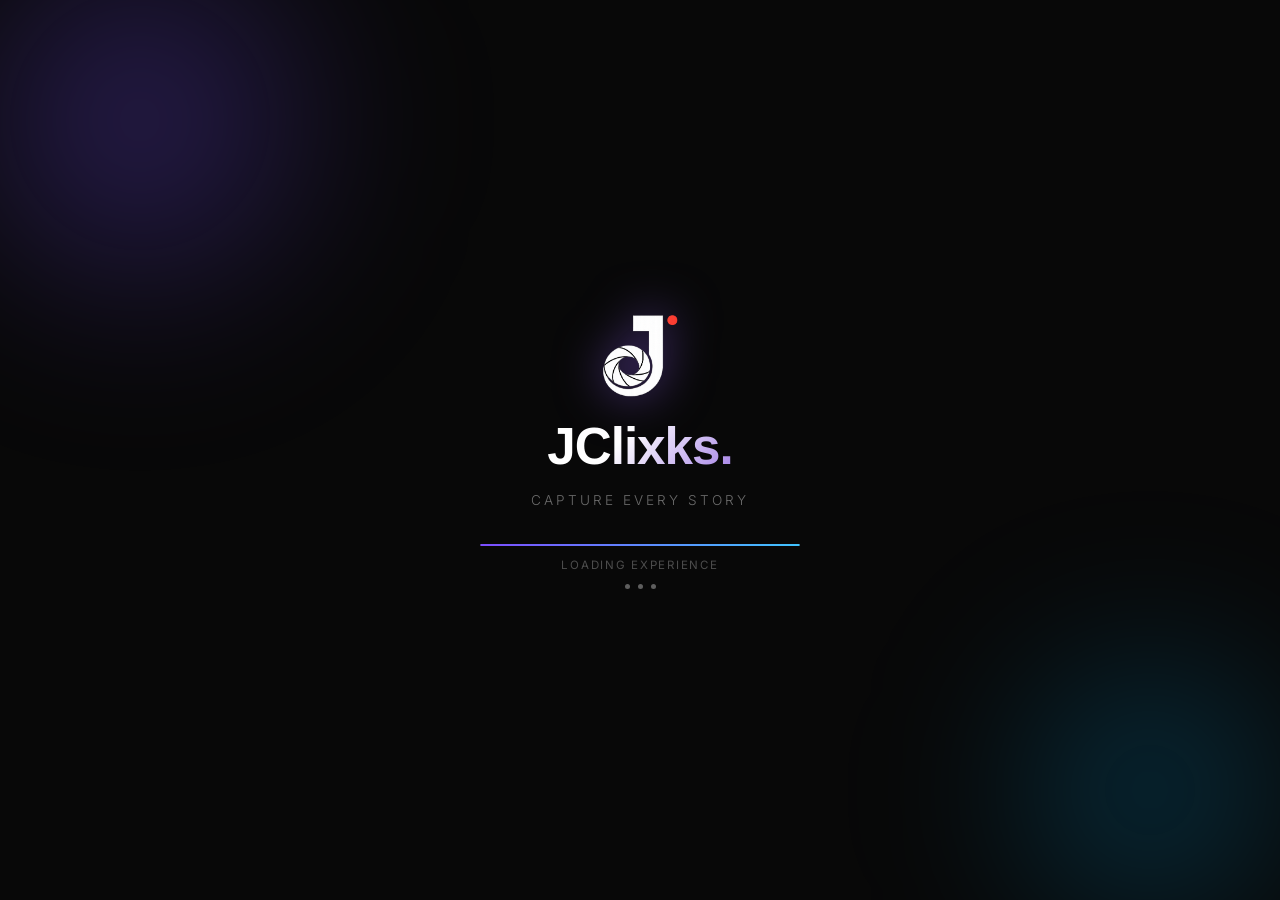
==== commit a1de20ef: "Make welcome splash screen the index.html entry point and move main site to home.html" ====
--- a/index.html
+++ b/index.html
@@ -3,247 +3,273 @@
 
 <head>
   <meta charset="UTF-8" />
+  <meta name="viewport" content="width=device-width, initial-scale=1.0" />
+  <title>Welcome — JClixks.</title>
   <link rel="preconnect" href="https://fonts.googleapis.com">
   <link rel="preconnect" href="https://fonts.gstatic.com" crossorigin>
-  <link
-    href="https://fonts.googleapis.com/css2?family=Inter:ital,opsz,wght@0,14..32,100..900;1,14..32,100..900&family=Plus+Jakarta+Sans:wght@600;700;800&family=Outfit:wght@600;700;800&display=swap"
+  <link href="https://fonts.googleapis.com/css2?family=Inter:wght@300;400;600&family=Outfit:wght@700;800&display=swap"
     rel="stylesheet">
-  <meta name="viewport" content="width=device-width, initial-scale=1.0" />
-  <title>JClixks. - Portfolio</title>
-  <link rel="stylesheet" href="index.css">
+  <style>
+    *,
+    *::before,
+    *::after {
+      margin: 0;
+      padding: 0;
+      box-sizing: border-box;
+    }
+
+    html,
+    body {
+      width: 100%;
+      height: 100%;
+      overflow: hidden;
+      background: #080808;
+      font-family: 'Inter', sans-serif;
+      color: #fff;
+    }
+
+    /* Ambient orbs */
+    .orb {
+      position: fixed;
+      border-radius: 50%;
+      filter: blur(80px);
+      opacity: 0;
+      animation: orbFade 1.2s ease forwards;
+      pointer-events: none;
+    }
+
+    .orb-1 {
+      width: 480px;
+      height: 480px;
+      top: -120px;
+      left: -100px;
+      background: radial-gradient(circle, rgba(120, 80, 255, 0.35) 0%, transparent 70%);
+      animation-delay: 0.2s;
+    }
+
+    .orb-2 {
+      width: 380px;
+      height: 380px;
+      bottom: -80px;
+      right: -60px;
+      background: radial-gradient(circle, rgba(0, 180, 255, 0.28) 0%, transparent 70%);
+      animation-delay: 0.4s;
+    }
+
+    @keyframes orbFade {
+      to {
+        opacity: 1;
+      }
+    }
+
+    /* Main wrapper */
+    .splash {
+      position: relative;
+      z-index: 10;
+      width: 100%;
+      height: 100%;
+      display: flex;
+      flex-direction: column;
+      align-items: center;
+      justify-content: center;
+      gap: 36px;
+      opacity: 0;
+      animation: splashIn 0.8s ease 0.3s forwards;
+    }
+
+    @keyframes splashIn {
+      to {
+        opacity: 1;
+      }
+    }
+
+    /* Logo area */
+    .splash-logo {
+      display: flex;
+      flex-direction: column;
+      align-items: center;
+      gap: 16px;
+    }
+
+    .splash-logo img {
+      width: 90px;
+      height: 90px;
+      object-fit: contain;
+      filter: drop-shadow(0 0 24px rgba(150, 100, 255, 0.5));
+      animation: logoPulse 2.5s ease-in-out infinite;
+    }
+
+    @keyframes logoPulse {
+
+      0%,
+      100% {
+        filter: drop-shadow(0 0 20px rgba(150, 100, 255, 0.45));
+      }
+
+      50% {
+        filter: drop-shadow(0 0 38px rgba(150, 100, 255, 0.8));
+      }
+    }
+
+    .splash-logo-name {
+      font-family: 'Outfit', sans-serif;
+      font-size: clamp(2rem, 6vw, 3.2rem);
+      font-weight: 800;
+      letter-spacing: -0.02em;
+      background: linear-gradient(135deg, #fff 40%, rgba(180, 140, 255, 0.9) 100%);
+      -webkit-background-clip: text;
+      -webkit-text-fill-color: transparent;
+      background-clip: text;
+    }
+
+    .splash-tagline {
+      font-size: 0.85rem;
+      font-weight: 300;
+      letter-spacing: 0.22em;
+      text-transform: uppercase;
+      color: rgba(255, 255, 255, 0.4);
+    }
+
+    /* Progress bar */
+    .progress-wrap {
+      width: min(320px, 70vw);
+      display: flex;
+      flex-direction: column;
+      align-items: center;
+      gap: 12px;
+    }
+
+    .progress-bar-bg {
+      width: 100%;
+      height: 2px;
+      background: rgba(255, 255, 255, 0.08);
+      border-radius: 2px;
+      overflow: hidden;
+    }
+
+    .progress-bar-fill {
+      height: 100%;
+      width: 0%;
+      background: linear-gradient(90deg, #7c4dff, #40c4ff);
+      border-radius: 2px;
+      animation: fillBar 4.6s cubic-bezier(0.4, 0, 0.2, 1) 0.6s forwards;
+    }
+
+    @keyframes fillBar {
+      0% {
+        width: 0%;
+      }
+
+      60% {
+        width: 72%;
+      }
+
+      85% {
+        width: 90%;
+      }
+
+      100% {
+        width: 100%;
+      }
+    }
+
+    .progress-label {
+      font-size: 0.72rem;
+      font-weight: 400;
+      letter-spacing: 0.15em;
+      text-transform: uppercase;
+      color: rgba(255, 255, 255, 0.28);
+    }
+
+    /* Dots loader */
+    .dots {
+      display: flex;
+      gap: 8px;
+    }
+
+    .dots span {
+      width: 5px;
+      height: 5px;
+      border-radius: 50%;
+      background: rgba(255, 255, 255, 0.35);
+      animation: dotBounce 1.2s ease-in-out infinite;
+    }
+
+    .dots span:nth-child(2) {
+      animation-delay: 0.2s;
+    }
+
+    .dots span:nth-child(3) {
+      animation-delay: 0.4s;
+    }
+
+    @keyframes dotBounce {
+
+      0%,
+      80%,
+      100% {
+        transform: scale(1);
+        opacity: 0.35;
+      }
+
+      40% {
+        transform: scale(1.5);
+        opacity: 1;
+      }
+    }
+
+    /* Fade-out overlay */
+    .fade-out-overlay {
+      position: fixed;
+      inset: 0;
+      background: #080808;
+      z-index: 999;
+      opacity: 0;
+      pointer-events: none;
+      transition: opacity 0.6s ease;
+    }
+
+    .fade-out-overlay.active {
+      opacity: 1;
+      pointer-events: all;
+    }
+  </style>
 </head>
 
-<body class="landing-page">
-
-  <!-- Navbar -->
-  <nav class="navbar" id="mainNav">
-    <div class="logo">
-      <a href="index.html" class="logo-link">
-        <img src="oLogo.png" alt="JClixks Logo" class="nav-logo-img" />
-      </a>
+<body>
+
+  <div class="orb orb-1"></div>
+  <div class="orb orb-2"></div>
+  <div class="fade-out-overlay" id="fadeOverlay"></div>
+
+  <div class="splash">
+    <div class="splash-logo">
+      <img src="WelcomeIcon.png" alt="JClixks Logo" />
+      <div class="splash-logo-name">JClixks.</div>
+      <div class="splash-tagline">Capture Every Story</div>
     </div>
-
-    <ul class="nav-links" id="nav-links">
-      <li><a href="index.html" class="active">Home</a></li>
-      <li><a href="about.html">About Me</a></li>
-      <li><a href="portfolio.html">Portfolio</a></li>
-      <li><a href="contact.html">Contact Me</a></li>
-    </ul>
-
-    <!-- Hamburger (mobile) -->
-    <div class="hamburger" id="hamburger" aria-label="Toggle navigation">
-      <span></span>
-      <span></span>
-      <span></span>
-    </div>
-  </nav>
-
-  <!-- Hero Section as Activity Highlight -->
-  <section id="home" class="hero">
-    <div class="hero-img-container">
-      <div class="hero-img-aura"></div>
-      <div class="hero-img-card" id="heroCard">
-        <!-- Slideshow (5 images from MePic) -->
-        <div class="hero-slideshow" id="heroSlideshow">
-          <div class="hero-slide active">
-            <img src="MePic/Me1.JPG" alt="Photo 1" />
-          </div>
-          <div class="hero-slide">
-            <img src="MePic/Me2.JPEG" alt="Photo 2" />
-          </div>
-          <div class="hero-slide">
-            <img src="MePic/Me3.jpeg" alt="Photo 3" />
-          </div>
-          <div class="hero-slide">
-            <img src="MePic/Me4.jpeg" alt="Photo 4" />
-          </div>
-          <div class="hero-slide">
-            <img src="MePic/Me5.jpg" alt="Photo 5" />
-          </div>
-        </div>
-
-        <!-- Dot Indicators (5 Dots) -->
-        <div class="slideshow-dots" id="slideshowDots">
-          <span class="slide-dot active" data-index="0"></span>
-          <span class="slide-dot" data-index="1"></span>
-          <span class="slide-dot" data-index="2"></span>
-          <span class="slide-dot" data-index="3"></span>
-          <span class="slide-dot" data-index="4"></span>
-        </div>
-
-        <!-- Floating Glass Badges on Photo -->
-        <div class="floating-badge badge-top-left">
-          <span class="status-dot"></span>
-          <span>Available for Hire</span>
-        </div>
-
+    <div class="progress-wrap">
+      <div class="progress-bar-bg">
+        <div class="progress-bar-fill"></div>
+      </div>
+      <div class="progress-label">Loading experience</div>
+      <div class="dots">
+        <span></span><span></span><span></span>
       </div>
     </div>
-
-    <div class="hero-text">
-      <div class="badges">
-        <span class="badge">
-          <span class="badge-icon"></span>Multimedia Artist
-        </span>
-      </div>
-
-      <h1>Welcome to <span class="highlight-name">JClixks.</span></h1>
-      <div class="hero-role-line">
-        <span class="role-prefix">//</span>
-        <span class="typed-text" id="typedText"></span><span class="typing-cursor"></span>
-      </div>
-
-      <p class="hero-bio">I'm <span class="highlight-name">Jay</span>, the creative behind the brand, specializing in
-        Photography, Videography, and Post-Production. I create visuals that capture genuine moments, communicate ideas,
-        and turn stories into something worth remembering.</p>
-
-      <p class="hero-bio">Whether it's a portrait session, special event, creative project, or film production, I take
-        every project with a thoughtful approach—from capturing the moment to crafting the final visual.</p>
-
-      <p class="hero-bio">For inquiries and bookings, feel free to send your project details, preferred date, location,
-        and creative vision. I'd be more than happy to discuss how I can bring your idea to life.</p>
-
-      <p class="hero-bio hero-bio-closing">Every moment has a story. I'm here to capture yours.</p>
-
-      <!-- CTA Buttons -->
-      <div class="hero-cta">
-        <a href="about.html" class="btn btn-primary">
-          <span>Know More About Me</span>
-          <svg width="18" height="18" viewBox="0 0 24 24" fill="none" stroke="currentColor" stroke-width="2.5"
-            stroke-linecap="round" stroke-linejoin="round">
-            <line x1="5" y1="12" x2="19" y2="12"></line>
-            <polyline points="12 5 19 12 12 19"></polyline>
-          </svg>
-        </a>
-
-        <a href="contact.html" class="btn btn-secondary">
-          <svg width="18" height="18" viewBox="0 0 24 24" fill="none" stroke="currentColor" stroke-width="2"
-            stroke-linecap="round" stroke-linejoin="round">
-            <path d="M21 15a2 2 0 0 1-2 2H7l-4 4V5a2 2 0 0 1 2-2h14a2 2 0 0 1 2 2z"></path>
-          </svg>
-          <span>Get In Touch</span>
-        </a>
-      </div>
-
-    </div>
-  </section>
-
-  <!-- Footer -->
-  <footer class="footer">
-    <div class="footer-container">
-      <p class="footer-text">© 2026 JClixks. All rights reserved.</p>
-    </div>
-  </footer>
+  </div>
 
   <script>
-    document.addEventListener("DOMContentLoaded", function () {
-      const cards = document.querySelectorAll('.hero-img-card, .hero-text');
-      cards.forEach(card => card.classList.add('reveal'));
-
-      const observer = new IntersectionObserver((entries) => {
-        entries.forEach(entry => {
-          if (entry.isIntersecting) {
-            entry.target.classList.add('active');
-          }
-        });
-      }, { threshold: 0.1 });
-
-      cards.forEach(card => observer.observe(card));
-
-      // Hamburger menu toggle
-      const hamburger = document.getElementById('hamburger');
-      const navLinks = document.getElementById('nav-links');
-
-      if (hamburger && navLinks) {
-        hamburger.addEventListener('click', () => {
-          hamburger.classList.toggle('active');
-          navLinks.classList.toggle('active');
-        });
-
-        document.querySelectorAll('.nav-links a').forEach(link => {
-          link.addEventListener('click', () => {
-            hamburger.classList.remove('active');
-            navLinks.classList.remove('active');
-          });
-        });
-      }
-
-      // Dynamic Typewriter Effect for Hero Subtitle
-      const typedTextSpan = document.getElementById('typedText');
-      const roles = ["Photographer", "Videographer", "Content Creator", "Photo, Video & Film Editor"];
-      let roleIndex = 0;
-      let charIndex = 0;
-      let isDeleting = false;
-
-      function type() {
-        if (!typedTextSpan) return;
-        const currentRole = roles[roleIndex];
-
-        if (isDeleting) {
-          typedTextSpan.textContent = currentRole.substring(0, charIndex - 1);
-          charIndex--;
-        } else {
-          typedTextSpan.textContent = currentRole.substring(0, charIndex + 1);
-          charIndex++;
-        }
-
-        let typeSpeed = isDeleting ? 40 : 80;
-
-        if (!isDeleting && charIndex === currentRole.length) {
-          typeSpeed = 2000; // Pause at full word
-          isDeleting = true;
-        } else if (isDeleting && charIndex === 0) {
-          isDeleting = false;
-          roleIndex = (roleIndex + 1) % roles.length;
-          typeSpeed = 400; // Pause before typing next word
-        }
-
-        setTimeout(type, typeSpeed);
-      }
-      setTimeout(type, 500);
-
-      // Auto Slideshow
-      const slides = document.querySelectorAll('.hero-slide');
-      const dots = document.querySelectorAll('.slide-dot');
-      let currentSlide = 0;
-
-      function goToSlide(index) {
-        if (!slides.length) return;
-        slides[currentSlide].classList.remove('active');
-        dots[currentSlide].classList.remove('active');
-        currentSlide = index % slides.length;
-        slides[currentSlide].classList.add('active');
-        dots[currentSlide].classList.add('active');
-      }
-
-      dots.forEach(dot => {
-        dot.addEventListener('click', () => {
-          goToSlide(parseInt(dot.getAttribute('data-index')));
-        });
-      });
-
-      setInterval(() => goToSlide(currentSlide + 1), 3500);
-
-      // Interactive 3D Card Tilt Effect
-      const heroCard = document.getElementById('heroCard');
-      if (heroCard && window.innerWidth > 768) {
-        heroCard.addEventListener('mousemove', (e) => {
-          const rect = heroCard.getBoundingClientRect();
-          const x = e.clientX - rect.left - rect.width / 2;
-          const y = e.clientY - rect.top - rect.height / 2;
-
-          const rotateX = (-y / rect.height) * 14;
-          const rotateY = (x / rect.width) * 14;
-
-          heroCard.style.transform = `perspective(1000px) rotateX(${rotateX}deg) rotateY(${rotateY}deg) scale3d(1.02, 1.02, 1.02)`;
-        });
-
-        heroCard.addEventListener('mouseleave', () => {
-          heroCard.style.transform = 'perspective(1000px) rotateX(0deg) rotateY(0deg) scale3d(1, 1, 1)';
-        });
-      }
-    });
+    // After 5 seconds: fade out then redirect to home.html
+    setTimeout(function () {
+      var overlay = document.getElementById('fadeOverlay');
+      overlay.classList.add('active');
+      setTimeout(function () {
+        window.location.href = 'home.html';
+      }, 650);
+    }, 5000);
   </script>
+
 </body>
 
 </html>
